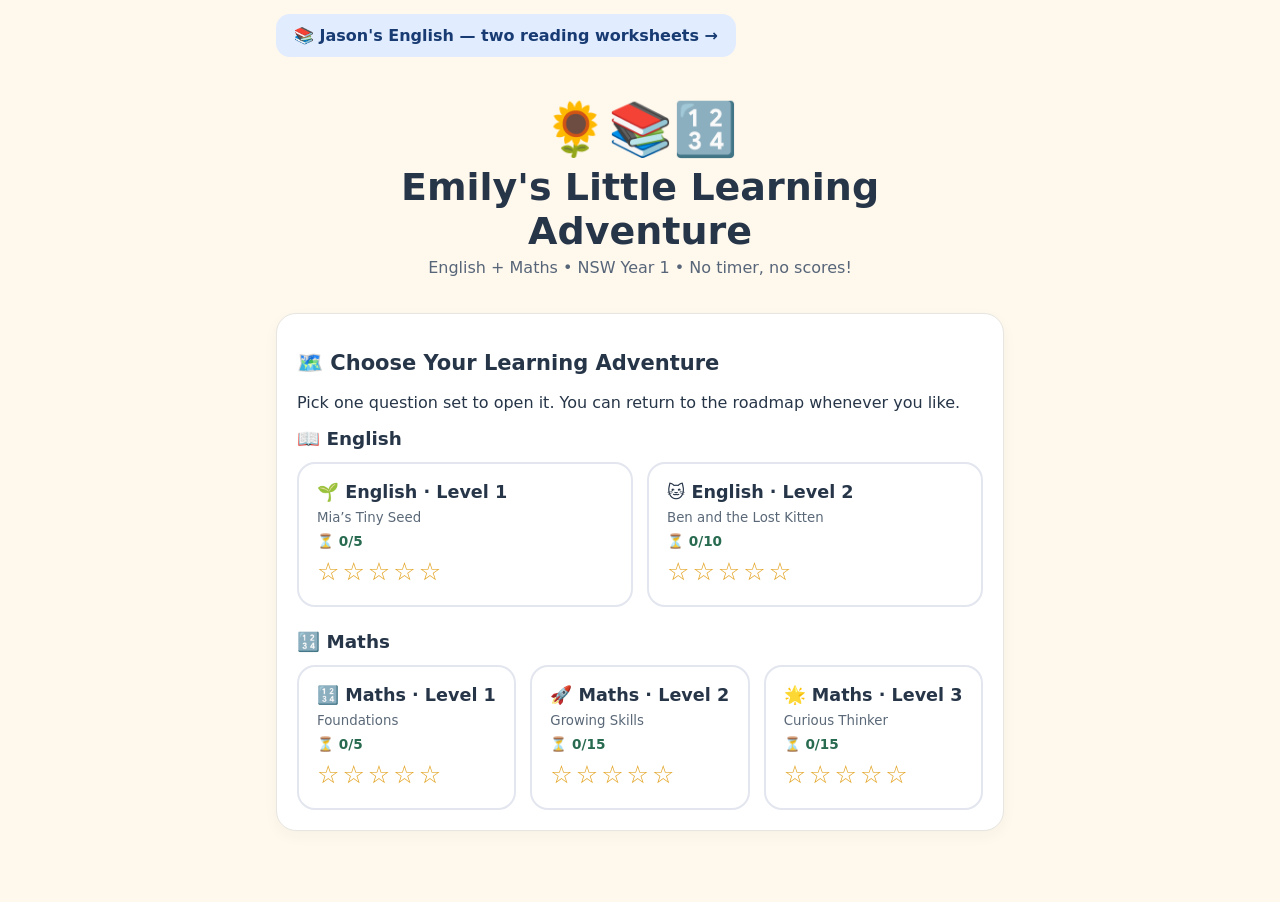
==== index.html @ e4b8e948 "Add cloud adventure controls to Emily page" ====
<!doctype html>
<html lang="en"><head><meta charset="utf-8"><meta name="viewport" content="width=device-width,initial-scale=1">
<title>Emily's Little Learning Adventure</title>
<style>
:root{font-family:system-ui,-apple-system,Segoe UI,sans-serif;color:#263548;background:#fff8ed}
*{box-sizing:border-box}body{margin:0}.wrap{max-width:760px;margin:auto;padding:22px 16px 55px}
header{text-align:center;padding:20px 8px}h1{font-size:clamp(26px,6vw,38px);margin:5px}h2{font-size:21px}
.subtitle{color:#576579}.tabs{display:flex;gap:10px;margin:20px 0}
button{font:inherit;cursor:pointer;border-radius:13px;padding:12px 18px;border:2px solid #d8dfe9;background:white;color:#263548}
button:focus-visible,input:focus-visible,textarea:focus-visible{outline:3px solid #ec9c37;outline-offset:2px}
.tab{flex:1;font-weight:750}.tab.active{background:#d9f3e4;border-color:#39976e}
.panel{background:white;border:1px solid #e6e5e0;border-radius:20px;padding:20px;margin:16px 0;box-shadow:0 5px 15px #3e35280a}
.story{background:#eff8ed;line-height:1.8;font-size:18px}.story .plant{text-align:center;font-size:60px}
.q{margin:16px 0;padding:18px;border:1px solid #e0e6e8;border-radius:17px;background:white}
.q strong{font-size:18px}.choices{display:grid;gap:9px;margin:14px 0}
.choice{display:flex;align-items:center;gap:12px;padding:12px;border:2px solid #e1e7ee;border-radius:12px;cursor:pointer}
.choice:has(input:checked){border-color:#39976e;background:#edf9f1}
.choice input{width:20px;height:20px;accent-color:#21865d}.actions{display:flex;gap:10px;flex-wrap:wrap;align-items:center}
.check{background:#228d64;color:white;border-color:#228d64;font-weight:700}.check:disabled{opacity:.5;cursor:not-allowed}
.hint,.feedback{padding:12px;margin-top:12px;border-radius:12px;background:#fff5d8}
.feedback{background:#e8f6ec}.feedback.retry{background:#fff0df}
textarea{width:100%;min-height:82px;border-radius:12px;border:2px solid #d8dfe9;padding:12px;font:inherit;font-size:17px}
.roadmap{display:flex;gap:12px;flex-wrap:wrap;margin:14px 0}.level{flex:1;min-width:180px;text-align:left;border:2px solid #d8dfe9;background:#fff;padding:16px}.level.active{background:#e9f6ec;border-color:#39976e}.level small{display:block;color:#596b78;margin-top:5px}.progress{height:10px;border-radius:12px;background:#e9ecef;overflow:hidden}.fill{height:100%;background:#54ae7e;transition:width .2s}
.end{text-align:center;font-size:21px;background:#e8f6ec;padding:22px;border-radius:16px}
footer{text-align:center;color:#667085;font-size:13px;margin-top:28px}
@media print{body{background:white}.tabs,.actions,footer{display:none}.panel,.q{box-shadow:none;break-inside:avoid}}
.hub-grid{display:grid;grid-template-columns:repeat(auto-fit,minmax(210px,1fr));gap:14px}.hub-card{text-align:left;min-height:145px;background:#fff;border:2px solid #e3e6ef;border-radius:18px;padding:18px;display:flex;flex-direction:column;gap:8px}.hub-card:hover,.hub-card:focus-visible{border-color:#39976e;background:#f1fbf5}.hub-card strong{font-size:1.1em}.hub-card small{color:#5a6878}.hub-card .hub-progress{margin-top:auto;font-size:.85em;font-weight:700;color:#286b50}.hub-back{margin:10px 0 18px;background:#e2ecff;border-color:#c5d8f5}@media print{#hub,#hub-back{display:none!important}} .hub-stars{display:block;color:#e3a424;font-size:25px;letter-spacing:3px;line-height:1.2} .hub-group-title{margin:12px 0 0;font-size:1.15em}.hub-group-title:not(:first-child){margin-top:24px}#hub-grid{display:block}#hub-grid>.hub-grid{margin-top:12px} </style><style>.cloud-controls{background:#fff;border:1px solid #dce6f2;border-radius:14px;padding:16px;margin:12px 0 20px}.cloud-buttons{display:flex;gap:10px;flex-wrap:wrap;margin-top:10px}.cloud-buttons button{background:#e9f3ff;color:#173b72;border:1px solid #bbd4f3;border-radius:12px;padding:11px 14px;cursor:pointer}.cloud-message{font-size:.9em;color:#425b72;margin:9px 0 0}</style></head>
<body data-learner="emily"><div style="max-width:760px;margin:14px auto 0;padding:0 16px"><a href="./jason.html" style="display:inline-block;padding:12px 18px;border-radius:14px;background:#e2ecff;color:#173b72;font-weight:700;text-decoration:none">📚 Jason's English — two reading worksheets →</a></div><main class="wrap"><header><div style="font-size:52px">🌻📚🔢</div><h1>Emily's Little Learning Adventure</h1><div class="subtitle">English + Maths • NSW Year 1 • No timer, no scores!</div></header>
<section id="hub" class="panel"><h2>🗺️ Choose Your Learning Adventure</h2><p>Pick one question set to open it. You can return to the roadmap whenever you like.</p><div class="hub-grid" id="hub-grid"></div></section><button type="button" id="hub-back" class="hub-back" hidden>← Back to roadmap</button><div id="worksheet-view" hidden><nav class="tabs"><button class="tab active" data-tab="english">📖 English</button><button class="tab" data-tab="maths">🔢 Maths</button></nav>
<section id="english-roadmap" class="panel" hidden><h2>🗺️ Emily’s English Roadmap</h2><div class="roadmap"><button type="button" class="level" data-english-level="1"><strong>🌱 Level 1 · Tiny Seed</strong><small>Original story · 5 activities</small><span id="english1progress"></span></button><button type="button" class="level" data-english-level="2"><strong>🐱 Level 2 · Reading Explorer</strong><small>New story · 10 activities</small><span id="english2progress"></span></button></div></section><section id="intro"></section><section id="roadmap" class="panel" hidden><h2>🗺️ Emily's Maths Roadmap</h2><p>Choose your adventure. You can revisit either level at any time.</p><div class="roadmap"><button type="button" class="level" data-level="1"><strong>🌱 Level 1 · Foundations</strong><small>Original 5 questions · Counting, simple addition and subtraction</small><span id="level1progress"></span></button><button type="button" class="level" data-level="2"><strong>🚀 Level 2 · Growing Skills</strong><small>15 gentle challenges · Numbers to 50, patterns, simple word problems and money</small><span id="level2progress"></span></button><button type="button" class="level" data-level="3"><strong>🌟 Level 3 · Curious Thinker</strong><small>15 new questions · Shapes, doubles, coins, time and reasoning</small><span id="level3progress"></span></button></div></section><div class="panel"><div id="progresslabel"></div><div class="progress"><div class="fill" id="progressbar"></div></div></div>
<p id="savestatus" role="status" aria-live="polite"></p>
<div id="questions"></div><div id="finish"></div>
<footer>Take your time. Ask for help whenever you like. Your answers stay on this device.</footer></div></main>
<script src="persistence.js"></script>
<script>
const data={
english:[
{id:'e1',q:'What did Mia plant?',choices:['A flower','A tiny seed','A big tree'],correct:1,hint:'Look at the first sentence.',why:'Mia planted a tiny seed in a pot.'},
{id:'e2',q:'What did Mia give the seed?',choices:['Water','Ice cream','Sand'],correct:0,hint:'What do growing plants need?',why:'She gave it water.'},
{id:'e3',q:'What appeared after a few days?',choices:['A little green shoot','A red apple','A butterfly'],correct:0,hint:'Read the end of the story again.',why:'A little green shoot popped up.'},
{id:'e4',q:'Which sentence is written correctly?',choices:['the plant is green.','The plant is green.','The plant is green'],correct:1,hint:'Look for a capital letter and a full stop.',why:'Sentences begin with a capital letter and end with punctuation.'},
{id:'e5',q:'Write one sentence about a plant you would like to grow.',writing:true,hint:'You could start with: I would grow...'}],
english2:[{"id":"e2-1","q":"Why did Ben take an umbrella?","choices":["He expected rain","He wanted shade","He was going swimming"],"correct":0,"hint":"Look at the sky.","why":"The sky was grey."},{"id":"e2-2","q":"What sound did Ben hear?","choices":["A bark","A tiny meow","A bell"],"correct":1,"hint":"Look near the bench.","why":"He heard a tiny meow."},{"id":"e2-3","q":"Where was the kitten?","choices":["Behind a bench","In a shop","Under a car"],"correct":0,"hint":"Look at the second paragraph.","why":"It was behind the bench."},{"id":"e2-4","q":"How did the kitten look?","choices":["Cold and wet","Happy and dry","Very angry"],"correct":0,"hint":"Find the description of its fur.","why":"The kitten was wet and cold."},{"id":"e2-5","q":"What did Ben do to help?","choices":["Picked it up","Asked an adult","Ran away"],"correct":1,"hint":"Think about staying safe.","why":"Ben asked an adult for help."},{"id":"e2-6","q":"Why did the adult call a number?","choices":["To order food","To find the owner","To call a taxi"],"correct":1,"hint":"Look at the collar.","why":"The number was on the kitten's collar."},{"id":"e2-7","q":"Which word means nearly the same as tiny?","choices":["Small","Loud","Quick"],"correct":0,"hint":"Think about size.","why":"Tiny means very small."},{"id":"e2-8","q":"Which sentence is correct?","choices":["ben helped the kitten.","Ben helped the kitten.","Ben helped the kitten"],"correct":1,"hint":"Look for a capital letter and a full stop.","why":"The second sentence has both."},{"id":"e2-9","q":"Which word best describes Ben?","choices":["Kind","Careless","Mean"],"correct":0,"hint":"Think about how he helped.","why":"Ben was kind and careful."},{"id":"e2-10","q":"Write two sentences about how to help an animal safely.","writing":true,"hint":"Start with: I would ask an adult..."}],
maths:[
{id:'m1',q:'6 + 3 = ?',choices:['8','9','10'],correct:1,hint:'Start at 6 and count three more.',why:'6 + 3 = 9.'},
{id:'m2',q:'12 − 2 = ?',choices:['9','10','11'],correct:1,hint:'Count backwards twice from 12.',why:'12 − 2 = 10.'},
{id:'m3',q:'What comes next? 2, 4, 6, 8, ...',choices:['9','10','12'],correct:1,hint:'Each number grows by 2.',why:'8 + 2 = 10.'},
{id:'m4',q:'Which number is bigger?',choices:['14','17','They are equal'],correct:1,hint:'Which number comes later when counting?',why:'17 is bigger than 14.'},
{id:'m5',q:'A pencil costs 5 cents. A sticker costs 3 cents. How much altogether?',choices:['7 cents','8 cents','9 cents'],correct:1,hint:'Add 5 and 3.',why:'5 + 3 = 8 cents.'},
{"id":"m6","q":"9 + 5 = ?","choices":["13","14","15"],"correct":1,"hint":"Start at 9 and count five more.","why":"9 + 5 = 14."},
{"id":"m7","q":"16 − 7 = ?","choices":["8","9","10"],"correct":1,"hint":"Count back seven from 16.","why":"16 − 7 = 9."},
{"id":"m8","q":"What number is 10 more than 23?","choices":["24","33","43"],"correct":1,"hint":"Add one ten.","why":"23 + 10 = 33."},
{"id":"m9","q":"What comes next? 3, 6, 9, 12, ...","choices":["13","15","18"],"correct":1,"hint":"Add 3 each time.","why":"12 + 3 = 15."},
{"id":"m10","q":"Lily has 10 stickers. She gives 3 away, then gets 2 more. How many now?","choices":["7","9","12"],"correct":1,"hint":"First 10 − 3, then add 2.","why":"10 − 3 + 2 = 9."},
{"id":"m11","q":"There are 3 bags with 2 marbles in each. How many marbles altogether?","choices":["5","6","8"],"correct":1,"hint":"Count 2 + 2 + 2.","why":"Three groups of 2 make 6."},
{"id":"m12","q":"Which number has 3 tens and 5 ones?","choices":["53","35","305"],"correct":1,"hint":"Three tens are 30.","why":"30 + 5 = 35."},
{"id":"m13","q":"A game starts at 2:00 and lasts 30 minutes. When does it end?","choices":["2:15","2:30","3:00"],"correct":1,"hint":"Half an hour is 30 minutes.","why":"2:00 plus 30 minutes is 2:30."},
{"id":"m14","q":"You have 50 cents and spend 20 cents. How much is left?","choices":["20 cents","30 cents","40 cents"],"correct":1,"hint":"Take away two tens from five tens.","why":"50 − 20 = 30 cents."},
{"id":"m15","q":"A square has four sides of 3 cm each. What is the distance all around?","choices":["7 cm","12 cm","9 cm"],"correct":1,"hint":"Add 3 four times.","why":"3 + 3 + 3 + 3 = 12 cm."},
{"id":"m16","q":"Which number is even and greater than 20 but less than 25?","choices":["21","22","25"],"correct":1,"hint":"Even numbers can be split into pairs.","why":"22 is even and lies between 20 and 25."},
{"id":"m17","q":"Sam reads 5 pages on Monday and 8 on Tuesday. How many altogether?","choices":["12","13","14"],"correct":1,"hint":"Add 5 and 8.","why":"5 + 8 = 13."},
{"id":"m18","q":"What is the missing number? 7 + □ = 15","choices":["6","8","9"],"correct":1,"hint":"Think 15 − 7.","why":"The missing number is 8."},
{"id":"m19","q":"Two children share 10 grapes equally. How many each?","choices":["4","5","6"],"correct":1,"hint":"Make two equal groups.","why":"10 shared equally between 2 is 5."},
{"id":"m20","q":"A bus has 12 people. 4 get off and 3 get on. How many now?","choices":["9","11","15"],"correct":1,"hint":"First subtract 4, then add 3.","why":"12 − 4 + 3 = 11."},
{"id":"m21","q":"7 + 8 = ?","choices":["14","15","16"],"correct":1,"hint":"Make ten first.","why":"7 + 8 = 15."},
{"id":"m22","q":"24 − 6 = ?","choices":["18","19","20"],"correct":0,"hint":"Take away 4, then 2.","why":"24 − 6 = 18."},
{"id":"m23","q":"4, 8, 12, 16, ... What comes next?","choices":["18","20","24"],"correct":1,"hint":"Count in fours.","why":"16 + 4 = 20."},
{"id":"m24","q":"What number is halfway between 20 and 30?","choices":["24","25","26"],"correct":1,"hint":"Find the middle.","why":"25 is the middle."},
{"id":"m25","q":"18 − 9 = ?","choices":["7","9","11"],"correct":1,"hint":"Think of 9 + 9.","why":"18 − 9 = 9."},
{"id":"m26","q":"Which shape has three sides?","choices":["Square","Triangle","Rectangle"],"correct":1,"hint":"Count the sides.","why":"A triangle has three sides."},
{"id":"m27","q":"Two 20-cent coins and one 10-cent coin make how much?","choices":["40 cents","50 cents","60 cents"],"correct":1,"hint":"Add the coin values.","why":"20 + 20 + 10 = 50 cents."},
{"id":"m28","q":"What is double 6?","choices":["10","12","14"],"correct":1,"hint":"Add 6 to 6.","why":"6 + 6 = 12."},
{"id":"m29","q":"It is 3:30. What time is it 30 minutes later?","choices":["3:45","4:00","4:30"],"correct":1,"hint":"Add half an hour.","why":"The time is 4:00."},
{"id":"m30","q":"Mia has 13 beads. She gives 4 away and finds 3. How many now?","choices":["10","12","16"],"correct":1,"hint":"Subtract, then add.","why":"13 − 4 + 3 = 12."},
{"id":"m31","q":"Which number is odd?","choices":["18","21","24"],"correct":1,"hint":"Odd numbers cannot be split into equal pairs.","why":"21 is odd."},
{"id":"m32","q":"A 15 cm ribbon is cut by 5 cm. How long is left?","choices":["5 cm","10 cm","20 cm"],"correct":1,"hint":"Subtract 5.","why":"15 − 5 = 10 cm."},
{"id":"m33","q":"Four plates have 2 biscuits each. How many biscuits?","choices":["6","8","10"],"correct":1,"hint":"Add 2 four times.","why":"2 + 2 + 2 + 2 = 8."},
{"id":"m34","q":"There are 12 pencils. Put 5 in a box and 4 in a bag. How many are left?","choices":["2","3","4"],"correct":1,"hint":"Subtract 5 and 4.","why":"12 − 5 − 4 = 3."},
{"id":"m35","q":"I am between 30 and 40, and end in 7. What number am I?","choices":["27","37","47"],"correct":1,"hint":"Find a number in the thirties.","why":"37."}]
};
const persistence=AdventurePersistence.createPersistence(()=>window.localStorage,Object.values(data).flat());
const restored=persistence.load();
let tab=restored.tab;
let mathsLevel=Number(sessionStorage.getItem("emily-maths-level")||1);
let englishLevel=Number(sessionStorage.getItem("emily-english-level")||1);
let hubOpen=false;
const state=restored.answers;
function showSaveStatus(result){
const el=document.getElementById('savestatus');
el.textContent=result.ok?'Progress saved on this device.':result.reason==='invalid'?'Saved progress could not be read. Your next answer will start a new save.':'Progress is only kept while this page is open. This browser could not save it.';
}
function save(){showSaveStatus(persistence.save(state,tab))}
showSaveStatus(restored);
function esc(s){return String(s).replace(/[&<>"']/g,c=>({'&':'&amp;','<':'&lt;','>':'&gt;','"':'&quot;',"'":'&#39;'}[c]))}
function openSet(subject,level){tab=subject;if(subject==='maths')mathsLevel=level;else englishLevel=level;hubOpen=true;save();render();window.scrollTo({top:0,behavior:'smooth'})}
function renderHub(){const sets=[['english',1,'🌱 English · Level 1','Mia’s Tiny Seed',data.english],['english',2,'🐱 English · Level 2','Ben and the Lost Kitten',data.english2],['maths',1,'🔢 Maths · Level 1','Foundations',data.maths.slice(0,5)],['maths',2,'🚀 Maths · Level 2','Growing Skills',data.maths.slice(5,20)],['maths',3,'🌟 Maths · Level 3','Curious Thinker',data.maths.slice(20)]];const grid=document.getElementById('hub-grid');grid.innerHTML='';for(const subjectGroup of ['english','maths']){const heading=document.createElement('h3');heading.className='hub-group-title';heading.textContent=subjectGroup==='english'?'📖 English':'🔢 Maths';grid.append(heading);const group=document.createElement('div');group.className='hub-grid';grid.append(group);for(const [subject,level,title,description,qs] of sets.filter(item=>item[0]===subjectGroup)){const b=document.createElement('button');b.type='button';b.className='hub-card';const done=qs.filter(q=>state[q.id]?.checked).length;const marked=qs.filter(q=>state[q.id]?.checked&&!q.writing);const correct=marked.filter(q=>Number(state[q.id]?.value)===q.correct).length;const complete=done===qs.length;const rate=marked.length?Math.round(100*correct/marked.length):null;const stars=rate===null?'☆☆☆☆☆':'★'.repeat(Math.max(0,Math.min(5,Math.round(rate/20))))+'☆'.repeat(5-Math.max(0,Math.min(5,Math.round(rate/20))));b.innerHTML='<strong>'+title+'</strong><small>'+description+'</small><span class="hub-progress">'+(complete?'✅ Done':'⏳ '+done+'/'+qs.length)+'</span><span class="hub-stars" aria-label="'+(rate===null?'No answers marked yet':rate+' percent correct')+'" title="'+(rate===null?'No answers marked yet':rate+'% correct')+'">'+stars+'</span>';b.addEventListener('click',()=>openSet(subject,level));group.append(b)}}}
function render(){renderHub();document.getElementById('hub').hidden=hubOpen;document.getElementById('worksheet-view').hidden=!hubOpen;document.getElementById('hub-back').hidden=!hubOpen;if(!hubOpen)return;
document.querySelectorAll('.tab').forEach(b=>{b.classList.toggle('active',b.dataset.tab===tab);b.setAttribute('aria-pressed',b.dataset.tab===tab)});
document.getElementById('intro').innerHTML=tab==='english'?(englishLevel===1?'<div class="panel story"><div class="plant" aria-hidden="true">🌱☀️</div><h2>🌿 Mia’s Tiny Seed</h2><p>Mia planted a tiny seed in a pot. She gave it water and put it by the window. Every morning, Mia looked at the soil. After a few days, a little green shoot popped up. Mia smiled.</p></div>':'<div class="panel story"><div class="plant">🐱☔</div><h2>Ben and the Lost Kitten</h2><p>Ben looked at the grey sky and took his umbrella before walking to the park with his dad. Near a bench, he heard a tiny meow. A small kitten was hiding behind the bench. Its fur was wet, and it looked cold.</p><p>Ben wanted to help, but he knew he should not pick up an animal he did not know. He asked a nearby adult for help. The adult called the number on the kitten’s collar. Soon, the kitten’s owner arrived with a warm towel. Ben smiled as the kitten went home safely.</p></div>'):'<div class="panel story"><h2>✨ Maths Adventure: Keep Growing!</h2><p>Start with the warm-up questions, then try the bigger challenges! Draw pictures or use scrap paper if it helps.</p></div>';
const er=document.getElementById('english-roadmap');er.hidden=tab!=='english';if(tab==='english'){for(const level of [1,2]){const subset=level===1?data.english:data.english2;document.getElementById('english'+level+'progress').textContent=' · '+subset.filter(q=>state[q.id]?.checked).length+'/'+subset.length+' completed';document.querySelector('[data-english-level="'+level+'"]').classList.toggle('active',englishLevel===level);}}const roadmap=document.getElementById('roadmap');roadmap.hidden=tab!=='maths';if(tab==='maths'){for(const level of [1,2,3]){const subset=level===1?data.maths.slice(0,5):level===2?data.maths.slice(5,20):data.maths.slice(20);const completed=subset.filter(q=>state[q.id]?.checked).length;document.getElementById('level'+level+'progress').textContent=' · '+completed+'/'+subset.length+' completed';document.querySelector('[data-level="'+level+'"]').classList.toggle('active',mathsLevel===level);}}const qs=tab==='maths'?(mathsLevel===1?data.maths.slice(0,5):mathsLevel===2?data.maths.slice(5,20):data.maths.slice(20)):(englishLevel===1?data.english:data.english2);let done=qs.filter(q=>state[q.id]?.checked).length;
document.getElementById('progresslabel').textContent=`Level ${tab==='maths'?mathsLevel:englishLevel} · ${done} of ${qs.length} activities checked`;
document.getElementById('progressbar').style.width=(100*done/qs.length)+'%';
document.getElementById('questions').innerHTML=qs.map((q,i)=>{
const s=state[q.id]||{}, checked=!!s.checked;
let entry=q.writing?`<textarea id="txt-${q.id}" placeholder="Write your sentence here..." ${checked?'disabled':''}>${esc(s.value??'')}</textarea>`:`<div class="choices">${q.choices.map((c,j)=>`<label class="choice"><input type="radio" name="${q.id}" value="${j}" ${String(s.value)===String(j)?'checked':''} ${checked?'disabled':''}><span>${esc(c)}</span></label>`).join('')}</div>`;
let fb=checked?`<div class="feedback ${!q.writing&&Number(s.value)!==q.correct?'retry':''}" role="status">${q.writing?'🌟 Lovely writing! Read it aloud and check your capital letter and full stop.':Number(s.value)===q.correct?'🎉 You got it! '+esc(q.why):'💛 Good try! '+esc(q.why)}</div>`:'';
return `<article class="q"><strong>${i+1}. ${esc(q.q)}</strong>${entry}<div class="actions">${!checked?`<button type="button" class="hintbtn" data-id="${q.id}">💡 Hint</button><button type="button" class="check" data-id="${q.id}" ${s.value===undefined||String(s.value).trim()===''?'disabled':''}>Check my answer</button>`:''}</div><div class="hint" id="hint-${q.id}" ${s.hint?'':'hidden'}>${esc(q.hint)}</div>${fb}</article>`}).join('');
document.getElementById('finish').innerHTML=done===qs.length?`<div class="end">🎉 Hooray, Emily!<p>You finished ${tab==='english'?'English':'Maths'}! Great effort!</p><button id="next">Try ${tab==='english'?'Maths':'English'} ➜</button></div>`:'';
document.querySelectorAll('.choices input').forEach(el=>el.addEventListener('change',()=>{state[el.name]={...state[el.name],value:Number(el.value)};save();render()}));
document.querySelectorAll('textarea').forEach(el=>el.addEventListener('input',()=>{let id=el.id.slice(4);state[id]={...state[id],value:el.value};save();let b=el.closest('.q').querySelector('.check');if(b)b.disabled=!el.value.trim()}));
document.querySelectorAll('.hintbtn').forEach(el=>el.addEventListener('click',()=>{let id=el.dataset.id;state[id]={...state[id],hint:!state[id]?.hint};save();let h=document.getElementById('hint-'+id);h.hidden=!state[id].hint}));
document.querySelectorAll('.check').forEach(el=>el.addEventListener('click',()=>{let id=el.dataset.id;if(state[id]?.value===undefined||String(state[id].value).trim()==='')return;state[id].checked=true;save();render()}));
const next=document.getElementById('next');if(next)next.addEventListener('click',()=>{tab=tab==='english'?'maths':'english';save();render();window.scrollTo({top:0,behavior:'smooth'})});
}
document.getElementById('hub-back').addEventListener('click',()=>{hubOpen=false;render();window.scrollTo({top:0,behavior:'smooth'})});document.querySelectorAll('[data-english-level]').forEach(b=>b.addEventListener('click',()=>{englishLevel=Number(b.dataset.englishLevel);try{sessionStorage.setItem('emily-english-level',String(englishLevel))}catch(e){}render()}));document.querySelectorAll('.level').forEach(b=>b.addEventListener('click',()=>{mathsLevel=Number(b.dataset.level);try{sessionStorage.setItem('emily-maths-level',String(mathsLevel))}catch(e){}render()}));document.querySelectorAll('.tab').forEach(b=>b.addEventListener('click',()=>{tab=b.dataset.tab;save();render()}));render();
</script><script src="./cloud-config.js"></script><script src="./cloud-sync.js"></script></body></html>
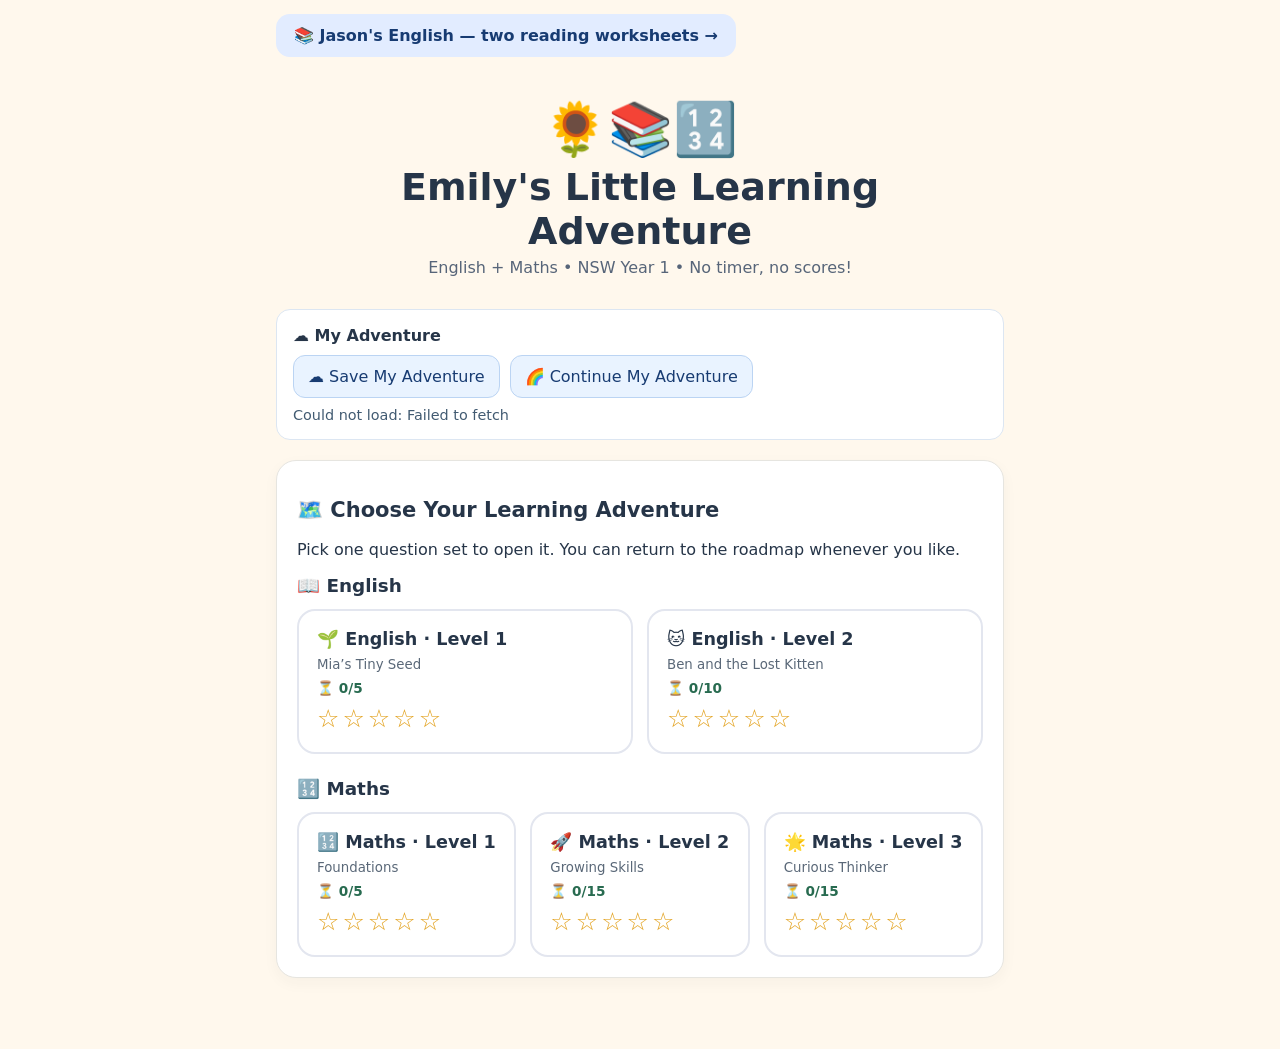
==== commit 80bde75f: "Refresh cloud sync script on Emily page to avoid stale browser cache" ====
--- a/index.html
+++ b/index.html
@@ -113,4 +113,4 @@
 const next=document.getElementById('next');if(next)next.addEventListener('click',()=>{tab=tab==='english'?'maths':'english';save();render();window.scrollTo({top:0,behavior:'smooth'})});
 }
 document.getElementById('hub-back').addEventListener('click',()=>{hubOpen=false;render();window.scrollTo({top:0,behavior:'smooth'})});document.querySelectorAll('[data-english-level]').forEach(b=>b.addEventListener('click',()=>{englishLevel=Number(b.dataset.englishLevel);try{sessionStorage.setItem('emily-english-level',String(englishLevel))}catch(e){}render()}));document.querySelectorAll('.level').forEach(b=>b.addEventListener('click',()=>{mathsLevel=Number(b.dataset.level);try{sessionStorage.setItem('emily-maths-level',String(mathsLevel))}catch(e){}render()}));document.querySelectorAll('.tab').forEach(b=>b.addEventListener('click',()=>{tab=b.dataset.tab;save();render()}));render();
-</script><script src="./cloud-config.js"></script><script src="./cloud-sync.js"></script></body></html>
+</script><script src="./cloud-config.js"></script><script src="./cloud-sync.js?v=3"></script></body></html>
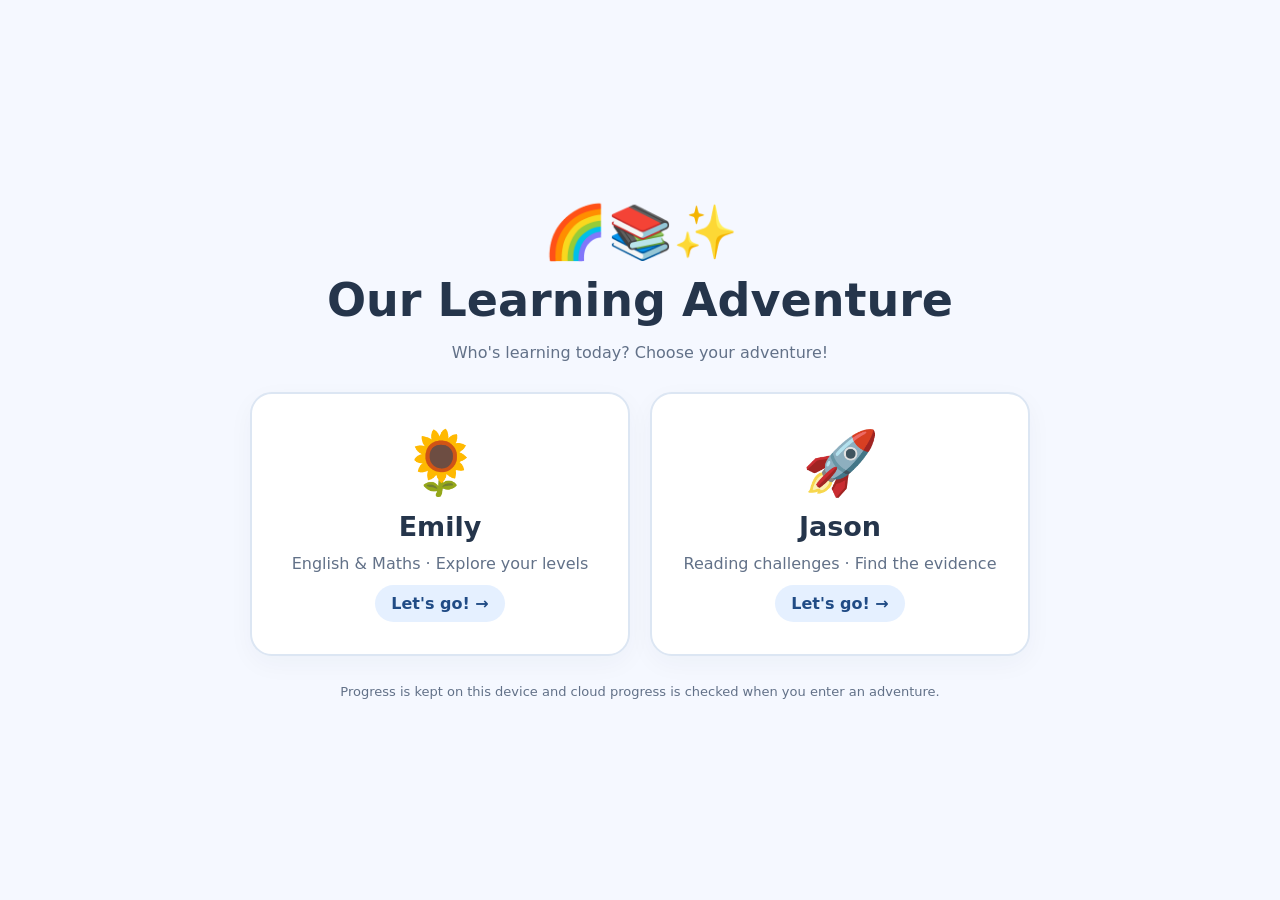
==== commit fea040b5: "Create family landing page to choose Emily or Jason" ====
--- a/index.html
+++ b/index.html
@@ -1,116 +1 @@
-<!doctype html>
-<html lang="en"><head><meta charset="utf-8"><meta name="viewport" content="width=device-width,initial-scale=1">
-<title>Emily's Little Learning Adventure</title>
-<style>
-:root{font-family:system-ui,-apple-system,Segoe UI,sans-serif;color:#263548;background:#fff8ed}
-*{box-sizing:border-box}body{margin:0}.wrap{max-width:760px;margin:auto;padding:22px 16px 55px}
-header{text-align:center;padding:20px 8px}h1{font-size:clamp(26px,6vw,38px);margin:5px}h2{font-size:21px}
-.subtitle{color:#576579}.tabs{display:flex;gap:10px;margin:20px 0}
-button{font:inherit;cursor:pointer;border-radius:13px;padding:12px 18px;border:2px solid #d8dfe9;background:white;color:#263548}
-button:focus-visible,input:focus-visible,textarea:focus-visible{outline:3px solid #ec9c37;outline-offset:2px}
-.tab{flex:1;font-weight:750}.tab.active{background:#d9f3e4;border-color:#39976e}
-.panel{background:white;border:1px solid #e6e5e0;border-radius:20px;padding:20px;margin:16px 0;box-shadow:0 5px 15px #3e35280a}
-.story{background:#eff8ed;line-height:1.8;font-size:18px}.story .plant{text-align:center;font-size:60px}
-.q{margin:16px 0;padding:18px;border:1px solid #e0e6e8;border-radius:17px;background:white}
-.q strong{font-size:18px}.choices{display:grid;gap:9px;margin:14px 0}
-.choice{display:flex;align-items:center;gap:12px;padding:12px;border:2px solid #e1e7ee;border-radius:12px;cursor:pointer}
-.choice:has(input:checked){border-color:#39976e;background:#edf9f1}
-.choice input{width:20px;height:20px;accent-color:#21865d}.actions{display:flex;gap:10px;flex-wrap:wrap;align-items:center}
-.check{background:#228d64;color:white;border-color:#228d64;font-weight:700}.check:disabled{opacity:.5;cursor:not-allowed}
-.hint,.feedback{padding:12px;margin-top:12px;border-radius:12px;background:#fff5d8}
-.feedback{background:#e8f6ec}.feedback.retry{background:#fff0df}
-textarea{width:100%;min-height:82px;border-radius:12px;border:2px solid #d8dfe9;padding:12px;font:inherit;font-size:17px}
-.roadmap{display:flex;gap:12px;flex-wrap:wrap;margin:14px 0}.level{flex:1;min-width:180px;text-align:left;border:2px solid #d8dfe9;background:#fff;padding:16px}.level.active{background:#e9f6ec;border-color:#39976e}.level small{display:block;color:#596b78;margin-top:5px}.progress{height:10px;border-radius:12px;background:#e9ecef;overflow:hidden}.fill{height:100%;background:#54ae7e;transition:width .2s}
-.end{text-align:center;font-size:21px;background:#e8f6ec;padding:22px;border-radius:16px}
-footer{text-align:center;color:#667085;font-size:13px;margin-top:28px}
-@media print{body{background:white}.tabs,.actions,footer{display:none}.panel,.q{box-shadow:none;break-inside:avoid}}
-.hub-grid{display:grid;grid-template-columns:repeat(auto-fit,minmax(210px,1fr));gap:14px}.hub-card{text-align:left;min-height:145px;background:#fff;border:2px solid #e3e6ef;border-radius:18px;padding:18px;display:flex;flex-direction:column;gap:8px}.hub-card:hover,.hub-card:focus-visible{border-color:#39976e;background:#f1fbf5}.hub-card strong{font-size:1.1em}.hub-card small{color:#5a6878}.hub-card .hub-progress{margin-top:auto;font-size:.85em;font-weight:700;color:#286b50}.hub-back{margin:10px 0 18px;background:#e2ecff;border-color:#c5d8f5}@media print{#hub,#hub-back{display:none!important}} .hub-stars{display:block;color:#e3a424;font-size:25px;letter-spacing:3px;line-height:1.2} .hub-group-title{margin:12px 0 0;font-size:1.15em}.hub-group-title:not(:first-child){margin-top:24px}#hub-grid{display:block}#hub-grid>.hub-grid{margin-top:12px} </style><style>.cloud-controls{background:#fff;border:1px solid #dce6f2;border-radius:14px;padding:16px;margin:12px 0 20px}.cloud-buttons{display:flex;gap:10px;flex-wrap:wrap;margin-top:10px}.cloud-buttons button{background:#e9f3ff;color:#173b72;border:1px solid #bbd4f3;border-radius:12px;padding:11px 14px;cursor:pointer}.cloud-message{font-size:.9em;color:#425b72;margin:9px 0 0}</style></head>
-<body data-learner="emily"><div style="max-width:760px;margin:14px auto 0;padding:0 16px"><a href="./jason.html" style="display:inline-block;padding:12px 18px;border-radius:14px;background:#e2ecff;color:#173b72;font-weight:700;text-decoration:none">📚 Jason's English — two reading worksheets →</a></div><main class="wrap"><header><div style="font-size:52px">🌻📚🔢</div><h1>Emily's Little Learning Adventure</h1><div class="subtitle">English + Maths • NSW Year 1 • No timer, no scores!</div></header>
-<section id="hub" class="panel"><h2>🗺️ Choose Your Learning Adventure</h2><p>Pick one question set to open it. You can return to the roadmap whenever you like.</p><div class="hub-grid" id="hub-grid"></div></section><button type="button" id="hub-back" class="hub-back" hidden>← Back to roadmap</button><div id="worksheet-view" hidden><nav class="tabs"><button class="tab active" data-tab="english">📖 English</button><button class="tab" data-tab="maths">🔢 Maths</button></nav>
-<section id="english-roadmap" class="panel" hidden><h2>🗺️ Emily’s English Roadmap</h2><div class="roadmap"><button type="button" class="level" data-english-level="1"><strong>🌱 Level 1 · Tiny Seed</strong><small>Original story · 5 activities</small><span id="english1progress"></span></button><button type="button" class="level" data-english-level="2"><strong>🐱 Level 2 · Reading Explorer</strong><small>New story · 10 activities</small><span id="english2progress"></span></button></div></section><section id="intro"></section><section id="roadmap" class="panel" hidden><h2>🗺️ Emily's Maths Roadmap</h2><p>Choose your adventure. You can revisit either level at any time.</p><div class="roadmap"><button type="button" class="level" data-level="1"><strong>🌱 Level 1 · Foundations</strong><small>Original 5 questions · Counting, simple addition and subtraction</small><span id="level1progress"></span></button><button type="button" class="level" data-level="2"><strong>🚀 Level 2 · Growing Skills</strong><small>15 gentle challenges · Numbers to 50, patterns, simple word problems and money</small><span id="level2progress"></span></button><button type="button" class="level" data-level="3"><strong>🌟 Level 3 · Curious Thinker</strong><small>15 new questions · Shapes, doubles, coins, time and reasoning</small><span id="level3progress"></span></button></div></section><div class="panel"><div id="progresslabel"></div><div class="progress"><div class="fill" id="progressbar"></div></div></div>
-<p id="savestatus" role="status" aria-live="polite"></p>
-<div id="questions"></div><div id="finish"></div>
-<footer>Take your time. Ask for help whenever you like. Your answers stay on this device.</footer></div></main>
-<script src="persistence.js"></script>
-<script>
-const data={
-english:[
-{id:'e1',q:'What did Mia plant?',choices:['A flower','A tiny seed','A big tree'],correct:1,hint:'Look at the first sentence.',why:'Mia planted a tiny seed in a pot.'},
-{id:'e2',q:'What did Mia give the seed?',choices:['Water','Ice cream','Sand'],correct:0,hint:'What do growing plants need?',why:'She gave it water.'},
-{id:'e3',q:'What appeared after a few days?',choices:['A little green shoot','A red apple','A butterfly'],correct:0,hint:'Read the end of the story again.',why:'A little green shoot popped up.'},
-{id:'e4',q:'Which sentence is written correctly?',choices:['the plant is green.','The plant is green.','The plant is green'],correct:1,hint:'Look for a capital letter and a full stop.',why:'Sentences begin with a capital letter and end with punctuation.'},
-{id:'e5',q:'Write one sentence about a plant you would like to grow.',writing:true,hint:'You could start with: I would grow...'}],
-english2:[{"id":"e2-1","q":"Why did Ben take an umbrella?","choices":["He expected rain","He wanted shade","He was going swimming"],"correct":0,"hint":"Look at the sky.","why":"The sky was grey."},{"id":"e2-2","q":"What sound did Ben hear?","choices":["A bark","A tiny meow","A bell"],"correct":1,"hint":"Look near the bench.","why":"He heard a tiny meow."},{"id":"e2-3","q":"Where was the kitten?","choices":["Behind a bench","In a shop","Under a car"],"correct":0,"hint":"Look at the second paragraph.","why":"It was behind the bench."},{"id":"e2-4","q":"How did the kitten look?","choices":["Cold and wet","Happy and dry","Very angry"],"correct":0,"hint":"Find the description of its fur.","why":"The kitten was wet and cold."},{"id":"e2-5","q":"What did Ben do to help?","choices":["Picked it up","Asked an adult","Ran away"],"correct":1,"hint":"Think about staying safe.","why":"Ben asked an adult for help."},{"id":"e2-6","q":"Why did the adult call a number?","choices":["To order food","To find the owner","To call a taxi"],"correct":1,"hint":"Look at the collar.","why":"The number was on the kitten's collar."},{"id":"e2-7","q":"Which word means nearly the same as tiny?","choices":["Small","Loud","Quick"],"correct":0,"hint":"Think about size.","why":"Tiny means very small."},{"id":"e2-8","q":"Which sentence is correct?","choices":["ben helped the kitten.","Ben helped the kitten.","Ben helped the kitten"],"correct":1,"hint":"Look for a capital letter and a full stop.","why":"The second sentence has both."},{"id":"e2-9","q":"Which word best describes Ben?","choices":["Kind","Careless","Mean"],"correct":0,"hint":"Think about how he helped.","why":"Ben was kind and careful."},{"id":"e2-10","q":"Write two sentences about how to help an animal safely.","writing":true,"hint":"Start with: I would ask an adult..."}],
-maths:[
-{id:'m1',q:'6 + 3 = ?',choices:['8','9','10'],correct:1,hint:'Start at 6 and count three more.',why:'6 + 3 = 9.'},
-{id:'m2',q:'12 − 2 = ?',choices:['9','10','11'],correct:1,hint:'Count backwards twice from 12.',why:'12 − 2 = 10.'},
-{id:'m3',q:'What comes next? 2, 4, 6, 8, ...',choices:['9','10','12'],correct:1,hint:'Each number grows by 2.',why:'8 + 2 = 10.'},
-{id:'m4',q:'Which number is bigger?',choices:['14','17','They are equal'],correct:1,hint:'Which number comes later when counting?',why:'17 is bigger than 14.'},
-{id:'m5',q:'A pencil costs 5 cents. A sticker costs 3 cents. How much altogether?',choices:['7 cents','8 cents','9 cents'],correct:1,hint:'Add 5 and 3.',why:'5 + 3 = 8 cents.'},
-{"id":"m6","q":"9 + 5 = ?","choices":["13","14","15"],"correct":1,"hint":"Start at 9 and count five more.","why":"9 + 5 = 14."},
-{"id":"m7","q":"16 − 7 = ?","choices":["8","9","10"],"correct":1,"hint":"Count back seven from 16.","why":"16 − 7 = 9."},
-{"id":"m8","q":"What number is 10 more than 23?","choices":["24","33","43"],"correct":1,"hint":"Add one ten.","why":"23 + 10 = 33."},
-{"id":"m9","q":"What comes next? 3, 6, 9, 12, ...","choices":["13","15","18"],"correct":1,"hint":"Add 3 each time.","why":"12 + 3 = 15."},
-{"id":"m10","q":"Lily has 10 stickers. She gives 3 away, then gets 2 more. How many now?","choices":["7","9","12"],"correct":1,"hint":"First 10 − 3, then add 2.","why":"10 − 3 + 2 = 9."},
-{"id":"m11","q":"There are 3 bags with 2 marbles in each. How many marbles altogether?","choices":["5","6","8"],"correct":1,"hint":"Count 2 + 2 + 2.","why":"Three groups of 2 make 6."},
-{"id":"m12","q":"Which number has 3 tens and 5 ones?","choices":["53","35","305"],"correct":1,"hint":"Three tens are 30.","why":"30 + 5 = 35."},
-{"id":"m13","q":"A game starts at 2:00 and lasts 30 minutes. When does it end?","choices":["2:15","2:30","3:00"],"correct":1,"hint":"Half an hour is 30 minutes.","why":"2:00 plus 30 minutes is 2:30."},
-{"id":"m14","q":"You have 50 cents and spend 20 cents. How much is left?","choices":["20 cents","30 cents","40 cents"],"correct":1,"hint":"Take away two tens from five tens.","why":"50 − 20 = 30 cents."},
-{"id":"m15","q":"A square has four sides of 3 cm each. What is the distance all around?","choices":["7 cm","12 cm","9 cm"],"correct":1,"hint":"Add 3 four times.","why":"3 + 3 + 3 + 3 = 12 cm."},
-{"id":"m16","q":"Which number is even and greater than 20 but less than 25?","choices":["21","22","25"],"correct":1,"hint":"Even numbers can be split into pairs.","why":"22 is even and lies between 20 and 25."},
-{"id":"m17","q":"Sam reads 5 pages on Monday and 8 on Tuesday. How many altogether?","choices":["12","13","14"],"correct":1,"hint":"Add 5 and 8.","why":"5 + 8 = 13."},
-{"id":"m18","q":"What is the missing number? 7 + □ = 15","choices":["6","8","9"],"correct":1,"hint":"Think 15 − 7.","why":"The missing number is 8."},
-{"id":"m19","q":"Two children share 10 grapes equally. How many each?","choices":["4","5","6"],"correct":1,"hint":"Make two equal groups.","why":"10 shared equally between 2 is 5."},
-{"id":"m20","q":"A bus has 12 people. 4 get off and 3 get on. How many now?","choices":["9","11","15"],"correct":1,"hint":"First subtract 4, then add 3.","why":"12 − 4 + 3 = 11."},
-{"id":"m21","q":"7 + 8 = ?","choices":["14","15","16"],"correct":1,"hint":"Make ten first.","why":"7 + 8 = 15."},
-{"id":"m22","q":"24 − 6 = ?","choices":["18","19","20"],"correct":0,"hint":"Take away 4, then 2.","why":"24 − 6 = 18."},
-{"id":"m23","q":"4, 8, 12, 16, ... What comes next?","choices":["18","20","24"],"correct":1,"hint":"Count in fours.","why":"16 + 4 = 20."},
-{"id":"m24","q":"What number is halfway between 20 and 30?","choices":["24","25","26"],"correct":1,"hint":"Find the middle.","why":"25 is the middle."},
-{"id":"m25","q":"18 − 9 = ?","choices":["7","9","11"],"correct":1,"hint":"Think of 9 + 9.","why":"18 − 9 = 9."},
-{"id":"m26","q":"Which shape has three sides?","choices":["Square","Triangle","Rectangle"],"correct":1,"hint":"Count the sides.","why":"A triangle has three sides."},
-{"id":"m27","q":"Two 20-cent coins and one 10-cent coin make how much?","choices":["40 cents","50 cents","60 cents"],"correct":1,"hint":"Add the coin values.","why":"20 + 20 + 10 = 50 cents."},
-{"id":"m28","q":"What is double 6?","choices":["10","12","14"],"correct":1,"hint":"Add 6 to 6.","why":"6 + 6 = 12."},
-{"id":"m29","q":"It is 3:30. What time is it 30 minutes later?","choices":["3:45","4:00","4:30"],"correct":1,"hint":"Add half an hour.","why":"The time is 4:00."},
-{"id":"m30","q":"Mia has 13 beads. She gives 4 away and finds 3. How many now?","choices":["10","12","16"],"correct":1,"hint":"Subtract, then add.","why":"13 − 4 + 3 = 12."},
-{"id":"m31","q":"Which number is odd?","choices":["18","21","24"],"correct":1,"hint":"Odd numbers cannot be split into equal pairs.","why":"21 is odd."},
-{"id":"m32","q":"A 15 cm ribbon is cut by 5 cm. How long is left?","choices":["5 cm","10 cm","20 cm"],"correct":1,"hint":"Subtract 5.","why":"15 − 5 = 10 cm."},
-{"id":"m33","q":"Four plates have 2 biscuits each. How many biscuits?","choices":["6","8","10"],"correct":1,"hint":"Add 2 four times.","why":"2 + 2 + 2 + 2 = 8."},
-{"id":"m34","q":"There are 12 pencils. Put 5 in a box and 4 in a bag. How many are left?","choices":["2","3","4"],"correct":1,"hint":"Subtract 5 and 4.","why":"12 − 5 − 4 = 3."},
-{"id":"m35","q":"I am between 30 and 40, and end in 7. What number am I?","choices":["27","37","47"],"correct":1,"hint":"Find a number in the thirties.","why":"37."}]
-};
-const persistence=AdventurePersistence.createPersistence(()=>window.localStorage,Object.values(data).flat());
-const restored=persistence.load();
-let tab=restored.tab;
-let mathsLevel=Number(sessionStorage.getItem("emily-maths-level")||1);
-let englishLevel=Number(sessionStorage.getItem("emily-english-level")||1);
-let hubOpen=false;
-const state=restored.answers;
-function showSaveStatus(result){
-const el=document.getElementById('savestatus');
-el.textContent=result.ok?'Progress saved on this device.':result.reason==='invalid'?'Saved progress could not be read. Your next answer will start a new save.':'Progress is only kept while this page is open. This browser could not save it.';
-}
-function save(){showSaveStatus(persistence.save(state,tab))}
-showSaveStatus(restored);
-function esc(s){return String(s).replace(/[&<>"']/g,c=>({'&':'&amp;','<':'&lt;','>':'&gt;','"':'&quot;',"'":'&#39;'}[c]))}
-function openSet(subject,level){tab=subject;if(subject==='maths')mathsLevel=level;else englishLevel=level;hubOpen=true;save();render();window.scrollTo({top:0,behavior:'smooth'})}
-function renderHub(){const sets=[['english',1,'🌱 English · Level 1','Mia’s Tiny Seed',data.english],['english',2,'🐱 English · Level 2','Ben and the Lost Kitten',data.english2],['maths',1,'🔢 Maths · Level 1','Foundations',data.maths.slice(0,5)],['maths',2,'🚀 Maths · Level 2','Growing Skills',data.maths.slice(5,20)],['maths',3,'🌟 Maths · Level 3','Curious Thinker',data.maths.slice(20)]];const grid=document.getElementById('hub-grid');grid.innerHTML='';for(const subjectGroup of ['english','maths']){const heading=document.createElement('h3');heading.className='hub-group-title';heading.textContent=subjectGroup==='english'?'📖 English':'🔢 Maths';grid.append(heading);const group=document.createElement('div');group.className='hub-grid';grid.append(group);for(const [subject,level,title,description,qs] of sets.filter(item=>item[0]===subjectGroup)){const b=document.createElement('button');b.type='button';b.className='hub-card';const done=qs.filter(q=>state[q.id]?.checked).length;const marked=qs.filter(q=>state[q.id]?.checked&&!q.writing);const correct=marked.filter(q=>Number(state[q.id]?.value)===q.correct).length;const complete=done===qs.length;const rate=marked.length?Math.round(100*correct/marked.length):null;const stars=rate===null?'☆☆☆☆☆':'★'.repeat(Math.max(0,Math.min(5,Math.round(rate/20))))+'☆'.repeat(5-Math.max(0,Math.min(5,Math.round(rate/20))));b.innerHTML='<strong>'+title+'</strong><small>'+description+'</small><span class="hub-progress">'+(complete?'✅ Done':'⏳ '+done+'/'+qs.length)+'</span><span class="hub-stars" aria-label="'+(rate===null?'No answers marked yet':rate+' percent correct')+'" title="'+(rate===null?'No answers marked yet':rate+'% correct')+'">'+stars+'</span>';b.addEventListener('click',()=>openSet(subject,level));group.append(b)}}}
-function render(){renderHub();document.getElementById('hub').hidden=hubOpen;document.getElementById('worksheet-view').hidden=!hubOpen;document.getElementById('hub-back').hidden=!hubOpen;if(!hubOpen)return;
-document.querySelectorAll('.tab').forEach(b=>{b.classList.toggle('active',b.dataset.tab===tab);b.setAttribute('aria-pressed',b.dataset.tab===tab)});
-document.getElementById('intro').innerHTML=tab==='english'?(englishLevel===1?'<div class="panel story"><div class="plant" aria-hidden="true">🌱☀️</div><h2>🌿 Mia’s Tiny Seed</h2><p>Mia planted a tiny seed in a pot. She gave it water and put it by the window. Every morning, Mia looked at the soil. After a few days, a little green shoot popped up. Mia smiled.</p></div>':'<div class="panel story"><div class="plant">🐱☔</div><h2>Ben and the Lost Kitten</h2><p>Ben looked at the grey sky and took his umbrella before walking to the park with his dad. Near a bench, he heard a tiny meow. A small kitten was hiding behind the bench. Its fur was wet, and it looked cold.</p><p>Ben wanted to help, but he knew he should not pick up an animal he did not know. He asked a nearby adult for help. The adult called the number on the kitten’s collar. Soon, the kitten’s owner arrived with a warm towel. Ben smiled as the kitten went home safely.</p></div>'):'<div class="panel story"><h2>✨ Maths Adventure: Keep Growing!</h2><p>Start with the warm-up questions, then try the bigger challenges! Draw pictures or use scrap paper if it helps.</p></div>';
-const er=document.getElementById('english-roadmap');er.hidden=tab!=='english';if(tab==='english'){for(const level of [1,2]){const subset=level===1?data.english:data.english2;document.getElementById('english'+level+'progress').textContent=' · '+subset.filter(q=>state[q.id]?.checked).length+'/'+subset.length+' completed';document.querySelector('[data-english-level="'+level+'"]').classList.toggle('active',englishLevel===level);}}const roadmap=document.getElementById('roadmap');roadmap.hidden=tab!=='maths';if(tab==='maths'){for(const level of [1,2,3]){const subset=level===1?data.maths.slice(0,5):level===2?data.maths.slice(5,20):data.maths.slice(20);const completed=subset.filter(q=>state[q.id]?.checked).length;document.getElementById('level'+level+'progress').textContent=' · '+completed+'/'+subset.length+' completed';document.querySelector('[data-level="'+level+'"]').classList.toggle('active',mathsLevel===level);}}const qs=tab==='maths'?(mathsLevel===1?data.maths.slice(0,5):mathsLevel===2?data.maths.slice(5,20):data.maths.slice(20)):(englishLevel===1?data.english:data.english2);let done=qs.filter(q=>state[q.id]?.checked).length;
-document.getElementById('progresslabel').textContent=`Level ${tab==='maths'?mathsLevel:englishLevel} · ${done} of ${qs.length} activities checked`;
-document.getElementById('progressbar').style.width=(100*done/qs.length)+'%';
-document.getElementById('questions').innerHTML=qs.map((q,i)=>{
-const s=state[q.id]||{}, checked=!!s.checked;
-let entry=q.writing?`<textarea id="txt-${q.id}" placeholder="Write your sentence here..." ${checked?'disabled':''}>${esc(s.value??'')}</textarea>`:`<div class="choices">${q.choices.map((c,j)=>`<label class="choice"><input type="radio" name="${q.id}" value="${j}" ${String(s.value)===String(j)?'checked':''} ${checked?'disabled':''}><span>${esc(c)}</span></label>`).join('')}</div>`;
-let fb=checked?`<div class="feedback ${!q.writing&&Number(s.value)!==q.correct?'retry':''}" role="status">${q.writing?'🌟 Lovely writing! Read it aloud and check your capital letter and full stop.':Number(s.value)===q.correct?'🎉 You got it! '+esc(q.why):'💛 Good try! '+esc(q.why)}</div>`:'';
-return `<article class="q"><strong>${i+1}. ${esc(q.q)}</strong>${entry}<div class="actions">${!checked?`<button type="button" class="hintbtn" data-id="${q.id}">💡 Hint</button><button type="button" class="check" data-id="${q.id}" ${s.value===undefined||String(s.value).trim()===''?'disabled':''}>Check my answer</button>`:''}</div><div class="hint" id="hint-${q.id}" ${s.hint?'':'hidden'}>${esc(q.hint)}</div>${fb}</article>`}).join('');
-document.getElementById('finish').innerHTML=done===qs.length?`<div class="end">🎉 Hooray, Emily!<p>You finished ${tab==='english'?'English':'Maths'}! Great effort!</p><button id="next">Try ${tab==='english'?'Maths':'English'} ➜</button></div>`:'';
-document.querySelectorAll('.choices input').forEach(el=>el.addEventListener('change',()=>{state[el.name]={...state[el.name],value:Number(el.value)};save();render()}));
-document.querySelectorAll('textarea').forEach(el=>el.addEventListener('input',()=>{let id=el.id.slice(4);state[id]={...state[id],value:el.value};save();let b=el.closest('.q').querySelector('.check');if(b)b.disabled=!el.value.trim()}));
-document.querySelectorAll('.hintbtn').forEach(el=>el.addEventListener('click',()=>{let id=el.dataset.id;state[id]={...state[id],hint:!state[id]?.hint};save();let h=document.getElementById('hint-'+id);h.hidden=!state[id].hint}));
-document.querySelectorAll('.check').forEach(el=>el.addEventListener('click',()=>{let id=el.dataset.id;if(state[id]?.value===undefined||String(state[id].value).trim()==='')return;state[id].checked=true;save();render()}));
-const next=document.getElementById('next');if(next)next.addEventListener('click',()=>{tab=tab==='english'?'maths':'english';save();render();window.scrollTo({top:0,behavior:'smooth'})});
-}
-document.getElementById('hub-back').addEventListener('click',()=>{hubOpen=false;render();window.scrollTo({top:0,behavior:'smooth'})});document.querySelectorAll('[data-english-level]').forEach(b=>b.addEventListener('click',()=>{englishLevel=Number(b.dataset.englishLevel);try{sessionStorage.setItem('emily-english-level',String(englishLevel))}catch(e){}render()}));document.querySelectorAll('.level').forEach(b=>b.addEventListener('click',()=>{mathsLevel=Number(b.dataset.level);try{sessionStorage.setItem('emily-maths-level',String(mathsLevel))}catch(e){}render()}));document.querySelectorAll('.tab').forEach(b=>b.addEventListener('click',()=>{tab=b.dataset.tab;save();render()}));render();
-</script><script src="./cloud-config.js"></script><script src="./cloud-sync.js?v=3"></script></body></html>
+<!doctype html><html lang="en"><head><meta charset="utf-8"><meta name="viewport" content="width=device-width,initial-scale=1"><title>Learning Adventure · Choose Your Explorer</title><style>:root{font-family:system-ui,-apple-system,sans-serif;color:#25354b;background:#f5f8ff}*{box-sizing:border-box}body{margin:0;min-height:100vh;display:grid;place-items:center;padding:24px}.wrap{width:min(100%,780px)}header{text-align:center;margin-bottom:30px}h1{font-size:clamp(30px,6vw,46px);margin:10px 0}.sub{color:#627188}.cards{display:grid;grid-template-columns:repeat(auto-fit,minmax(245px,1fr));gap:20px}.card{background:white;border:2px solid #dce6f3;border-radius:22px;padding:32px 22px;display:flex;flex-direction:column;align-items:center;gap:12px;text-decoration:none;color:inherit;box-shadow:0 8px 26px #25354b0a;transition:transform .15s,border-color .15s}.card:hover,.card:focus-visible{transform:translateY(-3px);border-color:#4377d4}.emoji{font-size:62px}.name{font-size:27px;font-weight:800}.desc{color:#627188;text-align:center}.go{background:#e5f0ff;color:#204b85;border-radius:999px;padding:9px 16px;font-weight:700}footer{text-align:center;color:#627188;font-size:13px;margin-top:28px}</style></head><body><main class="wrap"><header><div style="font-size:52px">🌈📚✨</div><h1>Our Learning Adventure</h1><p class="sub">Who's learning today? Choose your adventure!</p></header><div class="cards"><a class="card" href="./emily.html"><span class="emoji">🌻</span><span class="name">Emily</span><span class="desc">English &amp; Maths · Explore your levels</span><span class="go">Let's go! →</span></a><a class="card" href="./jason.html"><span class="emoji">🚀</span><span class="name">Jason</span><span class="desc">Reading challenges · Find the evidence</span><span class="go">Let's go! →</span></a></div><footer>Progress is kept on this device and cloud progress is checked when you enter an adventure.</footer></main></body></html>
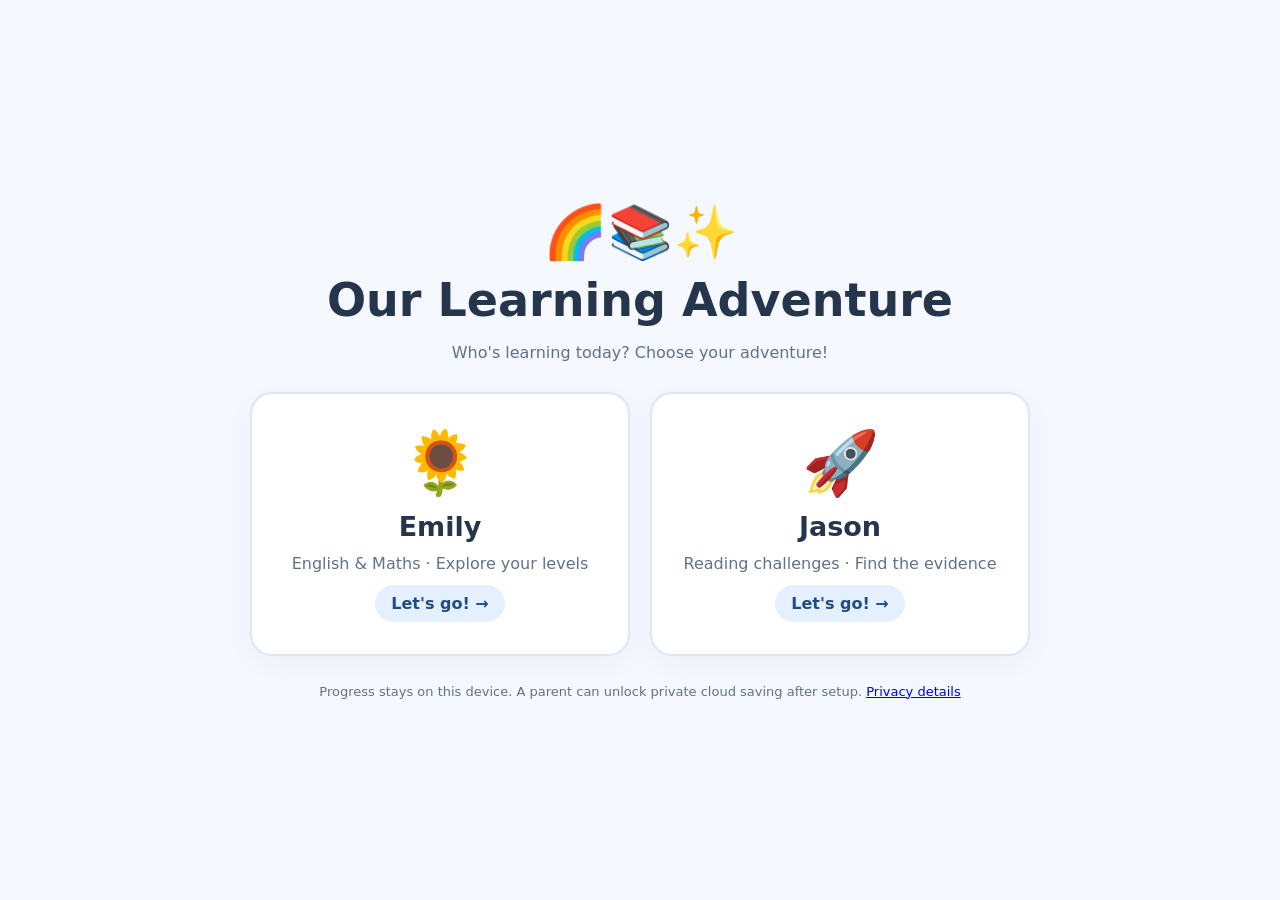
==== commit 70ab96a6: "Move progress to authenticated private D1 storage and prepare migration" ====
--- a/index.html
+++ b/index.html
@@ -1 +1 @@
-<!doctype html><html lang="en"><head><meta charset="utf-8"><meta name="viewport" content="width=device-width,initial-scale=1"><title>Learning Adventure · Choose Your Explorer</title><style>:root{font-family:system-ui,-apple-system,sans-serif;color:#25354b;background:#f5f8ff}*{box-sizing:border-box}body{margin:0;min-height:100vh;display:grid;place-items:center;padding:24px}.wrap{width:min(100%,780px)}header{text-align:center;margin-bottom:30px}h1{font-size:clamp(30px,6vw,46px);margin:10px 0}.sub{color:#627188}.cards{display:grid;grid-template-columns:repeat(auto-fit,minmax(245px,1fr));gap:20px}.card{background:white;border:2px solid #dce6f3;border-radius:22px;padding:32px 22px;display:flex;flex-direction:column;align-items:center;gap:12px;text-decoration:none;color:inherit;box-shadow:0 8px 26px #25354b0a;transition:transform .15s,border-color .15s}.card:hover,.card:focus-visible{transform:translateY(-3px);border-color:#4377d4}.emoji{font-size:62px}.name{font-size:27px;font-weight:800}.desc{color:#627188;text-align:center}.go{background:#e5f0ff;color:#204b85;border-radius:999px;padding:9px 16px;font-weight:700}footer{text-align:center;color:#627188;font-size:13px;margin-top:28px}</style></head><body><main class="wrap"><header><div style="font-size:52px">🌈📚✨</div><h1>Our Learning Adventure</h1><p class="sub">Who's learning today? Choose your adventure!</p></header><div class="cards"><a class="card" href="./emily.html"><span class="emoji">🌻</span><span class="name">Emily</span><span class="desc">English &amp; Maths · Explore your levels</span><span class="go">Let's go! →</span></a><a class="card" href="./jason.html"><span class="emoji">🚀</span><span class="name">Jason</span><span class="desc">Reading challenges · Find the evidence</span><span class="go">Let's go! →</span></a></div><footer>Progress is kept on this device and cloud progress is checked when you enter an adventure.</footer></main></body></html>+<!doctype html><html lang="en"><head><meta charset="utf-8"><meta name="viewport" content="width=device-width,initial-scale=1"><title>Learning Adventure · Choose Your Explorer</title><style>:root{font-family:system-ui,-apple-system,sans-serif;color:#25354b;background:#f5f8ff}*{box-sizing:border-box}body{margin:0;min-height:100vh;display:grid;place-items:center;padding:24px}.wrap{width:min(100%,780px)}header{text-align:center;margin-bottom:30px}h1{font-size:clamp(30px,6vw,46px);margin:10px 0}.sub{color:#627188}.cards{display:grid;grid-template-columns:repeat(auto-fit,minmax(245px,1fr));gap:20px}.card{background:white;border:2px solid #dce6f3;border-radius:22px;padding:32px 22px;display:flex;flex-direction:column;align-items:center;gap:12px;text-decoration:none;color:inherit;box-shadow:0 8px 26px #25354b0a;transition:transform .15s,border-color .15s}.card:hover,.card:focus-visible{transform:translateY(-3px);border-color:#4377d4}.emoji{font-size:62px}.name{font-size:27px;font-weight:800}.desc{color:#627188;text-align:center}.go{background:#e5f0ff;color:#204b85;border-radius:999px;padding:9px 16px;font-weight:700}footer{text-align:center;color:#627188;font-size:13px;margin-top:28px}</style></head><body><main class="wrap"><header><div style="font-size:52px">🌈📚✨</div><h1>Our Learning Adventure</h1><p class="sub">Who's learning today? Choose your adventure!</p></header><div class="cards"><a class="card" href="./emily.html"><span class="emoji">🌻</span><span class="name">Emily</span><span class="desc">English &amp; Maths · Explore your levels</span><span class="go">Let's go! →</span></a><a class="card" href="./jason.html"><span class="emoji">🚀</span><span class="name">Jason</span><span class="desc">Reading challenges · Find the evidence</span><span class="go">Let's go! →</span></a></div><footer>Progress stays on this device. A parent can unlock private cloud saving after setup. <a href="./PRIVACY.md">Privacy details</a></footer></main></body></html>
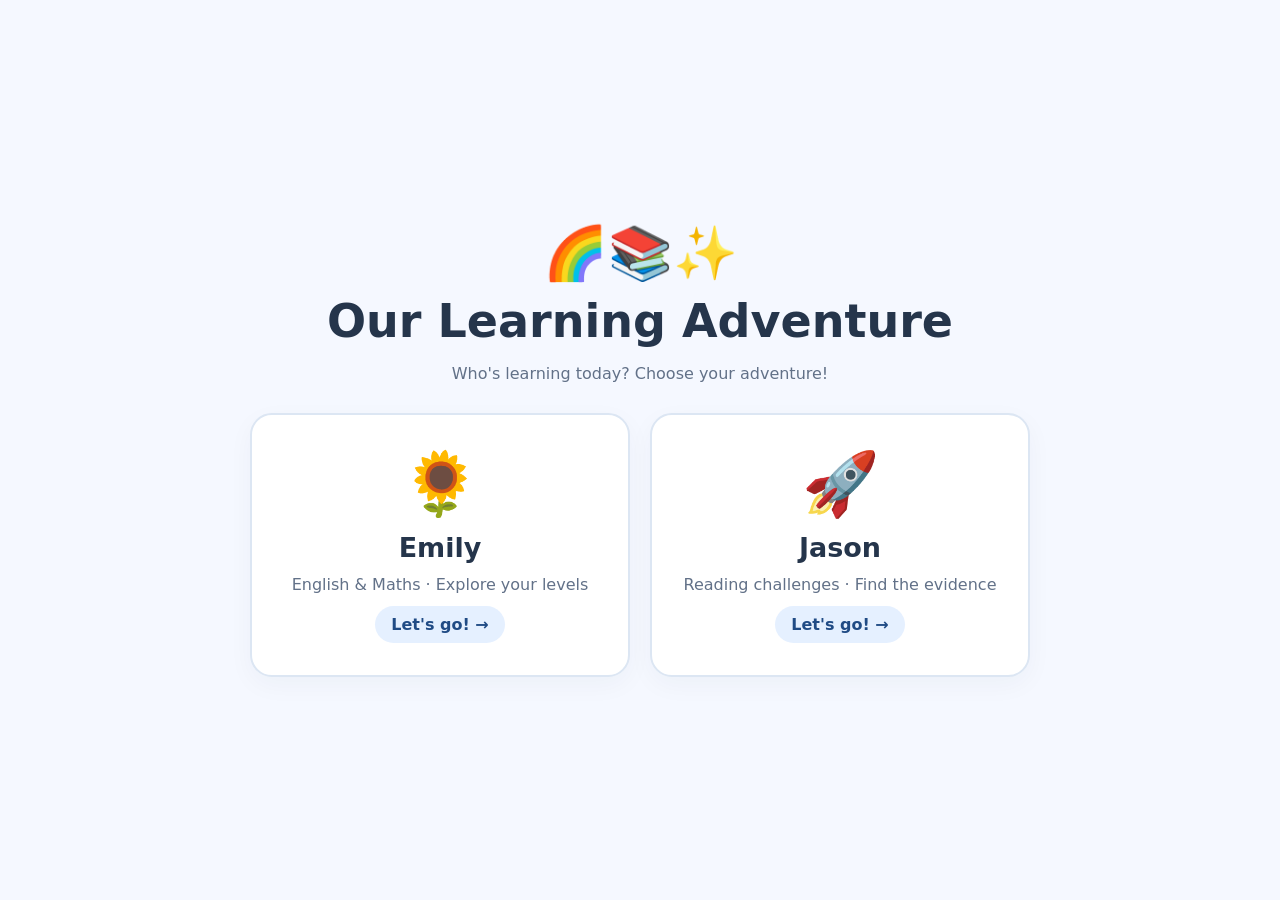
==== commit 07b3928b: "Remove home page storage and privacy footer" ====
--- a/index.html
+++ b/index.html
@@ -1 +1 @@
-<!doctype html><html lang="en"><head><meta charset="utf-8"><meta name="viewport" content="width=device-width,initial-scale=1"><title>Learning Adventure · Choose Your Explorer</title><style>:root{font-family:system-ui,-apple-system,sans-serif;color:#25354b;background:#f5f8ff}*{box-sizing:border-box}body{margin:0;min-height:100vh;display:grid;place-items:center;padding:24px}.wrap{width:min(100%,780px)}header{text-align:center;margin-bottom:30px}h1{font-size:clamp(30px,6vw,46px);margin:10px 0}.sub{color:#627188}.cards{display:grid;grid-template-columns:repeat(auto-fit,minmax(245px,1fr));gap:20px}.card{background:white;border:2px solid #dce6f3;border-radius:22px;padding:32px 22px;display:flex;flex-direction:column;align-items:center;gap:12px;text-decoration:none;color:inherit;box-shadow:0 8px 26px #25354b0a;transition:transform .15s,border-color .15s}.card:hover,.card:focus-visible{transform:translateY(-3px);border-color:#4377d4}.emoji{font-size:62px}.name{font-size:27px;font-weight:800}.desc{color:#627188;text-align:center}.go{background:#e5f0ff;color:#204b85;border-radius:999px;padding:9px 16px;font-weight:700}footer{text-align:center;color:#627188;font-size:13px;margin-top:28px}</style></head><body><main class="wrap"><header><div style="font-size:52px">🌈📚✨</div><h1>Our Learning Adventure</h1><p class="sub">Who's learning today? Choose your adventure!</p></header><div class="cards"><a class="card" href="./emily.html"><span class="emoji">🌻</span><span class="name">Emily</span><span class="desc">English &amp; Maths · Explore your levels</span><span class="go">Let's go! →</span></a><a class="card" href="./jason.html"><span class="emoji">🚀</span><span class="name">Jason</span><span class="desc">Reading challenges · Find the evidence</span><span class="go">Let's go! →</span></a></div><footer>Progress stays on this device. A parent can unlock private cloud saving after setup. <a href="./PRIVACY.md">Privacy details</a></footer></main></body></html>
+<!doctype html><html lang="en"><head><meta charset="utf-8"><meta name="viewport" content="width=device-width,initial-scale=1"><title>Learning Adventure · Choose Your Explorer</title><style>:root{font-family:system-ui,-apple-system,sans-serif;color:#25354b;background:#f5f8ff}*{box-sizing:border-box}body{margin:0;min-height:100vh;display:grid;place-items:center;padding:24px}.wrap{width:min(100%,780px)}header{text-align:center;margin-bottom:30px}h1{font-size:clamp(30px,6vw,46px);margin:10px 0}.sub{color:#627188}.cards{display:grid;grid-template-columns:repeat(auto-fit,minmax(245px,1fr));gap:20px}.card{background:white;border:2px solid #dce6f3;border-radius:22px;padding:32px 22px;display:flex;flex-direction:column;align-items:center;gap:12px;text-decoration:none;color:inherit;box-shadow:0 8px 26px #25354b0a;transition:transform .15s,border-color .15s}.card:hover,.card:focus-visible{transform:translateY(-3px);border-color:#4377d4}.emoji{font-size:62px}.name{font-size:27px;font-weight:800}.desc{color:#627188;text-align:center}.go{background:#e5f0ff;color:#204b85;border-radius:999px;padding:9px 16px;font-weight:700}</style></head><body><main class="wrap"><header><div style="font-size:52px">🌈📚✨</div><h1>Our Learning Adventure</h1><p class="sub">Who's learning today? Choose your adventure!</p></header><div class="cards"><a class="card" href="./emily.html"><span class="emoji">🌻</span><span class="name">Emily</span><span class="desc">English &amp; Maths · Explore your levels</span><span class="go">Let's go! →</span></a><a class="card" href="./jason.html"><span class="emoji">🚀</span><span class="name">Jason</span><span class="desc">Reading challenges · Find the evidence</span><span class="go">Let's go! →</span></a></div></main></body></html>
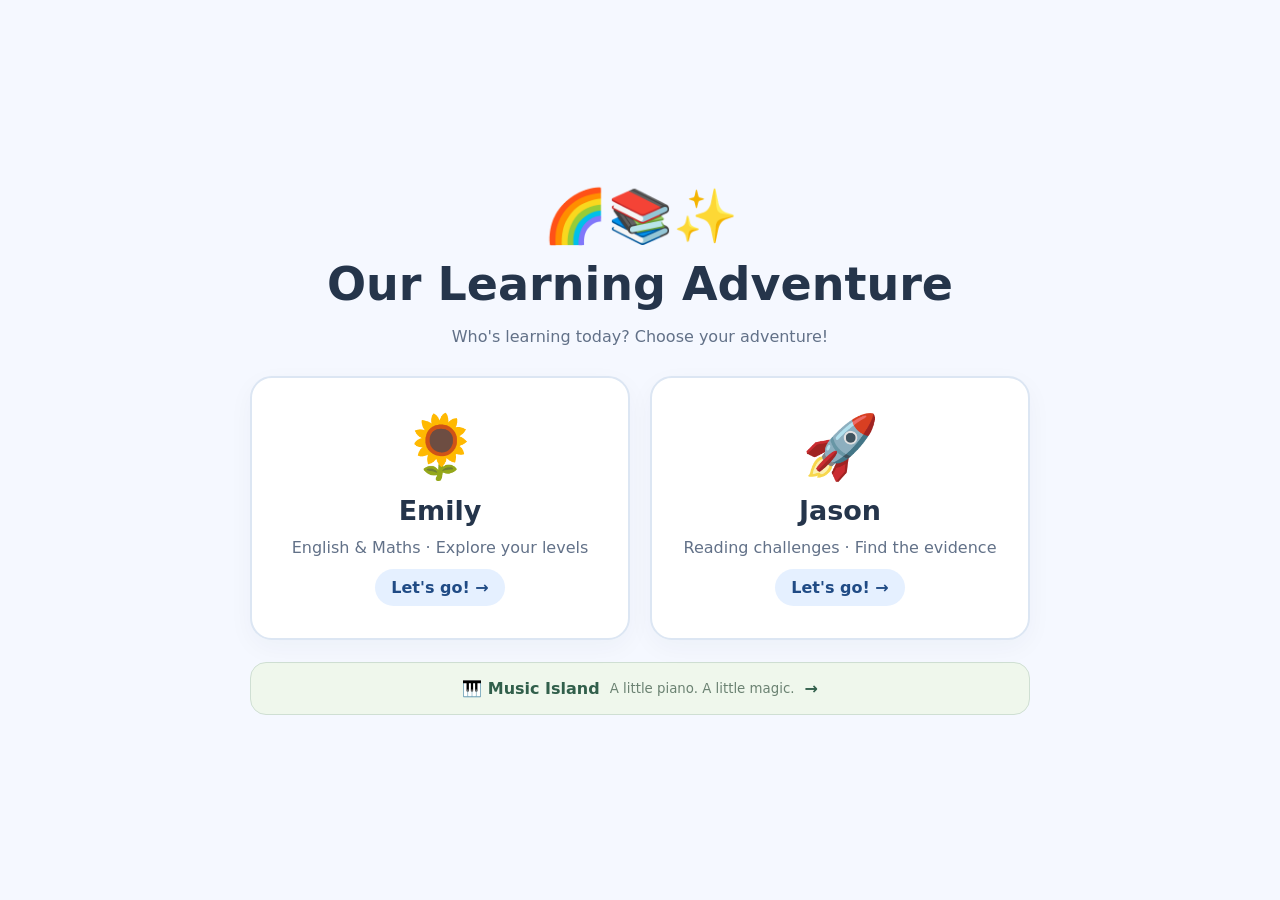
==== commit c81dce89: "Add Music Island piano check-ins, pet milestones and private family sync" ====
--- a/index.html
+++ b/index.html
@@ -1 +1,2 @@
-<!doctype html><html lang="en"><head><meta charset="utf-8"><meta name="viewport" content="width=device-width,initial-scale=1"><title>Learning Adventure · Choose Your Explorer</title><style>:root{font-family:system-ui,-apple-system,sans-serif;color:#25354b;background:#f5f8ff}*{box-sizing:border-box}body{margin:0;min-height:100vh;display:grid;place-items:center;padding:24px}.wrap{width:min(100%,780px)}header{text-align:center;margin-bottom:30px}h1{font-size:clamp(30px,6vw,46px);margin:10px 0}.sub{color:#627188}.cards{display:grid;grid-template-columns:repeat(auto-fit,minmax(245px,1fr));gap:20px}.card{background:white;border:2px solid #dce6f3;border-radius:22px;padding:32px 22px;display:flex;flex-direction:column;align-items:center;gap:12px;text-decoration:none;color:inherit;box-shadow:0 8px 26px #25354b0a;transition:transform .15s,border-color .15s}.card:hover,.card:focus-visible{transform:translateY(-3px);border-color:#4377d4}.emoji{font-size:62px}.name{font-size:27px;font-weight:800}.desc{color:#627188;text-align:center}.go{background:#e5f0ff;color:#204b85;border-radius:999px;padding:9px 16px;font-weight:700}</style></head><body><main class="wrap"><header><div style="font-size:52px">🌈📚✨</div><h1>Our Learning Adventure</h1><p class="sub">Who's learning today? Choose your adventure!</p></header><div class="cards"><a class="card" href="./emily.html"><span class="emoji">🌻</span><span class="name">Emily</span><span class="desc">English &amp; Maths · Explore your levels</span><span class="go">Let's go! →</span></a><a class="card" href="./jason.html"><span class="emoji">🚀</span><span class="name">Jason</span><span class="desc">Reading challenges · Find the evidence</span><span class="go">Let's go! →</span></a></div></main></body></html>
+<!doctype html><html lang="en"><head><meta charset="utf-8"><meta name="viewport" content="width=device-width,initial-scale=1"><title>Learning Adventure · Choose Your Explorer</title><style>:root{font-family:system-ui,-apple-system,sans-serif;color:#25354b;background:#f5f8ff}*{box-sizing:border-box}body{margin:0;min-height:100vh;display:grid;place-items:center;padding:24px}.wrap{width:min(100%,780px)}header{text-align:center;margin-bottom:30px}h1{font-size:clamp(30px,6vw,46px);margin:10px 0}.sub{color:#627188}.cards{display:grid;grid-template-columns:repeat(auto-fit,minmax(245px,1fr));gap:20px}.card{background:white;border:2px solid #dce6f3;border-radius:22px;padding:32px 22px;display:flex;flex-direction:column;align-items:center;gap:12px;text-decoration:none;color:inherit;box-shadow:0 8px 26px #25354b0a;transition:transform .15s,border-color .15s}.card:hover,.card:focus-visible{transform:translateY(-3px);border-color:#4377d4}.emoji{font-size:62px}.name{font-size:27px;font-weight:800}.desc{color:#627188;text-align:center}.go{background:#e5f0ff;color:#204b85;border-radius:999px;padding:9px 16px;font-weight:700}.piano-link{display:flex;align-items:center;justify-content:center;gap:10px;margin-top:22px;padding:16px;border:1px solid #cfdfd3;border-radius:16px;background:#eff7ec;color:#315f4b;text-decoration:none;font-weight:700}.piano-link small{font-weight:400;color:#6b8272}@media(max-width:500px){.piano-link{flex-wrap:wrap}.piano-link small{width:100%;text-align:center}}</style></head><body><main class="wrap"><header><div style="font-size:52px">🌈📚✨</div><h1>Our Learning Adventure</h1><p class="sub">Who's learning today? Choose your adventure!</p></header><div class="cards"><a class="card" href="./emily.html"><span class="emoji">🌻</span><span class="name">Emily</span><span class="desc">English &amp; Maths · Explore your levels</span><span class="go">Let's go! →</span></a><a class="card" href="./jason.html"><span class="emoji">🚀</span><span class="name">Jason</span><span class="desc">Reading challenges · Find the evidence</span><span class="go">Let's go! →</span></a></div><a class="piano-link" href="./piano.html"><span>🎹 Music Island</span><small>A little piano. A little magic.</small><span aria-hidden="true">→</span></a></main></body></html>
+
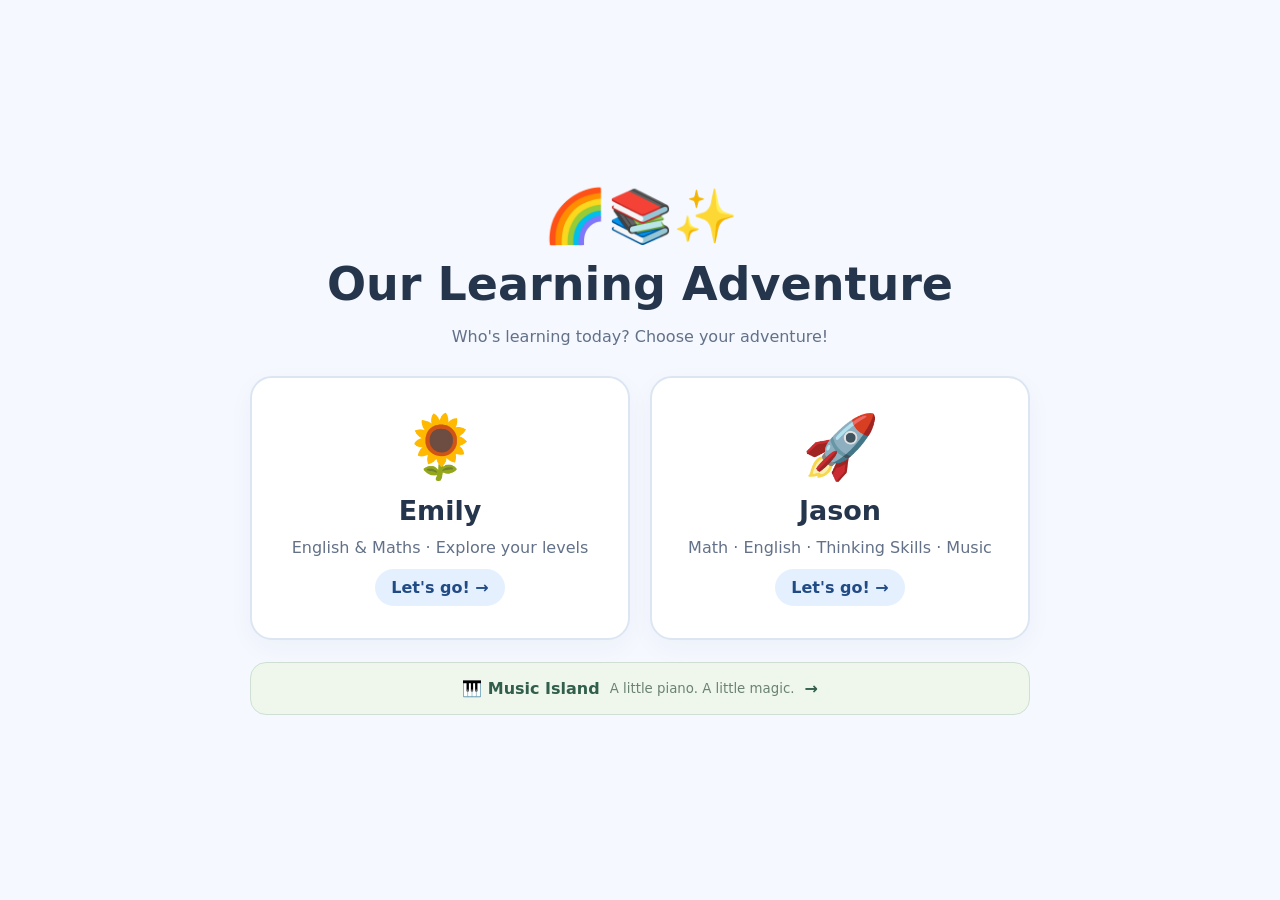
==== commit 2cb8a35b: "Keep Emily's first-wrong skills for follow-up challenges and organize Jason's subjects" ====
--- a/index.html
+++ b/index.html
@@ -1,2 +1,3 @@
-<!doctype html><html lang="en"><head><meta charset="utf-8"><meta name="viewport" content="width=device-width,initial-scale=1"><title>Learning Adventure · Choose Your Explorer</title><style>:root{font-family:system-ui,-apple-system,sans-serif;color:#25354b;background:#f5f8ff}*{box-sizing:border-box}body{margin:0;min-height:100vh;display:grid;place-items:center;padding:24px}.wrap{width:min(100%,780px)}header{text-align:center;margin-bottom:30px}h1{font-size:clamp(30px,6vw,46px);margin:10px 0}.sub{color:#627188}.cards{display:grid;grid-template-columns:repeat(auto-fit,minmax(245px,1fr));gap:20px}.card{background:white;border:2px solid #dce6f3;border-radius:22px;padding:32px 22px;display:flex;flex-direction:column;align-items:center;gap:12px;text-decoration:none;color:inherit;box-shadow:0 8px 26px #25354b0a;transition:transform .15s,border-color .15s}.card:hover,.card:focus-visible{transform:translateY(-3px);border-color:#4377d4}.emoji{font-size:62px}.name{font-size:27px;font-weight:800}.desc{color:#627188;text-align:center}.go{background:#e5f0ff;color:#204b85;border-radius:999px;padding:9px 16px;font-weight:700}.piano-link{display:flex;align-items:center;justify-content:center;gap:10px;margin-top:22px;padding:16px;border:1px solid #cfdfd3;border-radius:16px;background:#eff7ec;color:#315f4b;text-decoration:none;font-weight:700}.piano-link small{font-weight:400;color:#6b8272}@media(max-width:500px){.piano-link{flex-wrap:wrap}.piano-link small{width:100%;text-align:center}}</style></head><body><main class="wrap"><header><div style="font-size:52px">🌈📚✨</div><h1>Our Learning Adventure</h1><p class="sub">Who's learning today? Choose your adventure!</p></header><div class="cards"><a class="card" href="./emily.html"><span class="emoji">🌻</span><span class="name">Emily</span><span class="desc">English &amp; Maths · Explore your levels</span><span class="go">Let's go! →</span></a><a class="card" href="./jason.html"><span class="emoji">🚀</span><span class="name">Jason</span><span class="desc">Reading challenges · Find the evidence</span><span class="go">Let's go! →</span></a></div><a class="piano-link" href="./piano.html"><span>🎹 Music Island</span><small>A little piano. A little magic.</small><span aria-hidden="true">→</span></a></main></body></html>
+<!doctype html><html lang="en"><head><meta charset="utf-8"><meta name="viewport" content="width=device-width,initial-scale=1"><title>Learning Adventure · Choose Your Explorer</title><style>:root{font-family:system-ui,-apple-system,sans-serif;color:#25354b;background:#f5f8ff}*{box-sizing:border-box}body{margin:0;min-height:100vh;display:grid;place-items:center;padding:24px}.wrap{width:min(100%,780px)}header{text-align:center;margin-bottom:30px}h1{font-size:clamp(30px,6vw,46px);margin:10px 0}.sub{color:#627188}.cards{display:grid;grid-template-columns:repeat(auto-fit,minmax(245px,1fr));gap:20px}.card{background:white;border:2px solid #dce6f3;border-radius:22px;padding:32px 22px;display:flex;flex-direction:column;align-items:center;gap:12px;text-decoration:none;color:inherit;box-shadow:0 8px 26px #25354b0a;transition:transform .15s,border-color .15s}.card:hover,.card:focus-visible{transform:translateY(-3px);border-color:#4377d4}.emoji{font-size:62px}.name{font-size:27px;font-weight:800}.desc{color:#627188;text-align:center}.go{background:#e5f0ff;color:#204b85;border-radius:999px;padding:9px 16px;font-weight:700}.piano-link{display:flex;align-items:center;justify-content:center;gap:10px;margin-top:22px;padding:16px;border:1px solid #cfdfd3;border-radius:16px;background:#eff7ec;color:#315f4b;text-decoration:none;font-weight:700}.piano-link small{font-weight:400;color:#6b8272}@media(max-width:500px){.piano-link{flex-wrap:wrap}.piano-link small{width:100%;text-align:center}}</style></head><body><main class="wrap"><header><div style="font-size:52px">🌈📚✨</div><h1>Our Learning Adventure</h1><p class="sub">Who's learning today? Choose your adventure!</p></header><div class="cards"><a class="card" href="./emily.html"><span class="emoji">🌻</span><span class="name">Emily</span><span class="desc">English &amp; Maths · Explore your levels</span><span class="go">Let's go! →</span></a><a class="card" href="./jason.html"><span class="emoji">🚀</span><span class="name">Jason</span><span class="desc">Math · English · Thinking Skills · Music</span><span class="go">Let's go! →</span></a></div><a class="piano-link" href="./piano.html"><span>🎹 Music Island</span><small>A little piano. A little magic.</small><span aria-hidden="true">→</span></a></main></body></html>
 
+
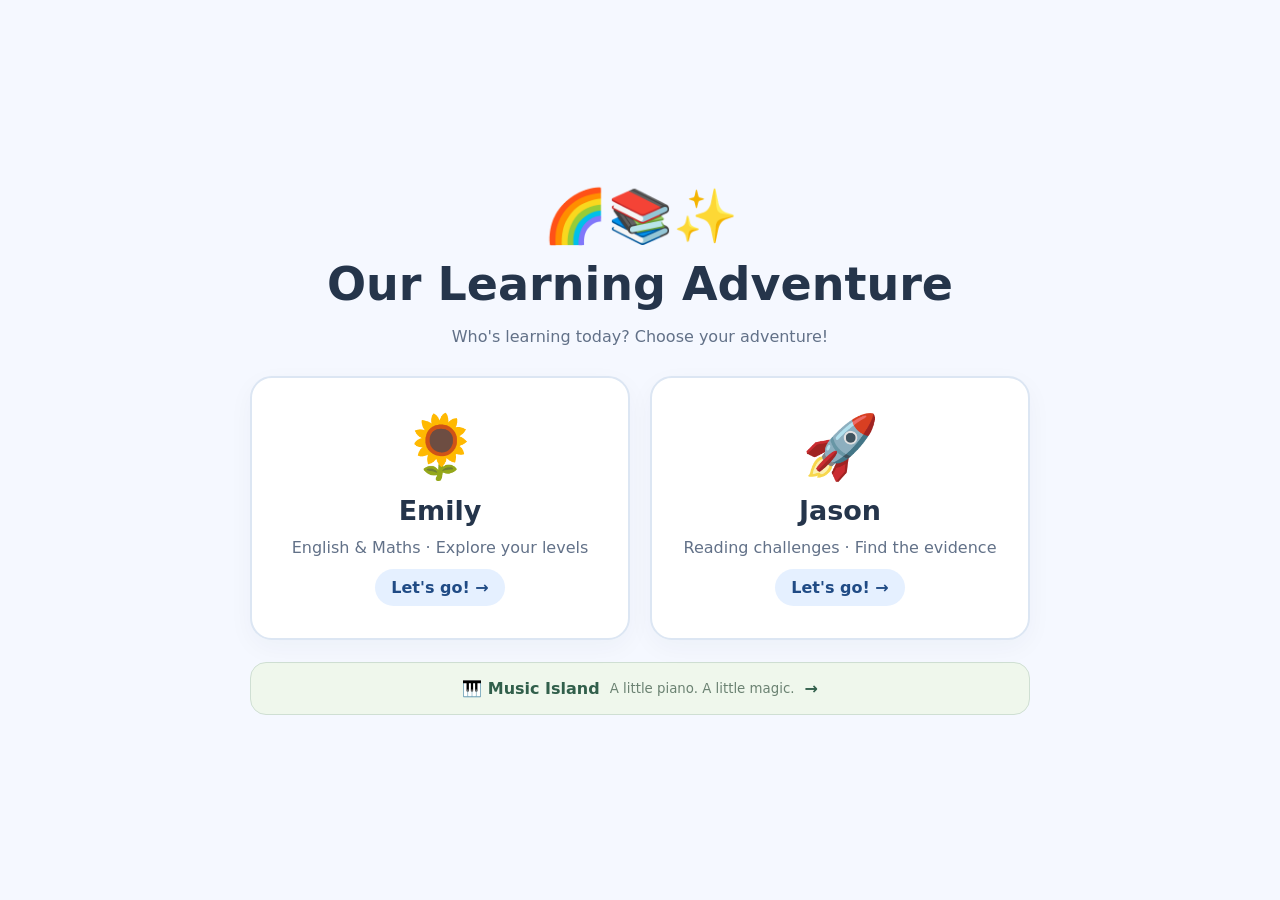
==== commit f057767d: "Keep Emily's practice PR separate from Jason's roadmap PR" ====
--- a/index.html
+++ b/index.html
@@ -1,3 +1,2 @@
-<!doctype html><html lang="en"><head><meta charset="utf-8"><meta name="viewport" content="width=device-width,initial-scale=1"><title>Learning Adventure · Choose Your Explorer</title><style>:root{font-family:system-ui,-apple-system,sans-serif;color:#25354b;background:#f5f8ff}*{box-sizing:border-box}body{margin:0;min-height:100vh;display:grid;place-items:center;padding:24px}.wrap{width:min(100%,780px)}header{text-align:center;margin-bottom:30px}h1{font-size:clamp(30px,6vw,46px);margin:10px 0}.sub{color:#627188}.cards{display:grid;grid-template-columns:repeat(auto-fit,minmax(245px,1fr));gap:20px}.card{background:white;border:2px solid #dce6f3;border-radius:22px;padding:32px 22px;display:flex;flex-direction:column;align-items:center;gap:12px;text-decoration:none;color:inherit;box-shadow:0 8px 26px #25354b0a;transition:transform .15s,border-color .15s}.card:hover,.card:focus-visible{transform:translateY(-3px);border-color:#4377d4}.emoji{font-size:62px}.name{font-size:27px;font-weight:800}.desc{color:#627188;text-align:center}.go{background:#e5f0ff;color:#204b85;border-radius:999px;padding:9px 16px;font-weight:700}.piano-link{display:flex;align-items:center;justify-content:center;gap:10px;margin-top:22px;padding:16px;border:1px solid #cfdfd3;border-radius:16px;background:#eff7ec;color:#315f4b;text-decoration:none;font-weight:700}.piano-link small{font-weight:400;color:#6b8272}@media(max-width:500px){.piano-link{flex-wrap:wrap}.piano-link small{width:100%;text-align:center}}</style></head><body><main class="wrap"><header><div style="font-size:52px">🌈📚✨</div><h1>Our Learning Adventure</h1><p class="sub">Who's learning today? Choose your adventure!</p></header><div class="cards"><a class="card" href="./emily.html"><span class="emoji">🌻</span><span class="name">Emily</span><span class="desc">English &amp; Maths · Explore your levels</span><span class="go">Let's go! →</span></a><a class="card" href="./jason.html"><span class="emoji">🚀</span><span class="name">Jason</span><span class="desc">Math · English · Thinking Skills · Music</span><span class="go">Let's go! →</span></a></div><a class="piano-link" href="./piano.html"><span>🎹 Music Island</span><small>A little piano. A little magic.</small><span aria-hidden="true">→</span></a></main></body></html>
+<!doctype html><html lang="en"><head><meta charset="utf-8"><meta name="viewport" content="width=device-width,initial-scale=1"><title>Learning Adventure · Choose Your Explorer</title><style>:root{font-family:system-ui,-apple-system,sans-serif;color:#25354b;background:#f5f8ff}*{box-sizing:border-box}body{margin:0;min-height:100vh;display:grid;place-items:center;padding:24px}.wrap{width:min(100%,780px)}header{text-align:center;margin-bottom:30px}h1{font-size:clamp(30px,6vw,46px);margin:10px 0}.sub{color:#627188}.cards{display:grid;grid-template-columns:repeat(auto-fit,minmax(245px,1fr));gap:20px}.card{background:white;border:2px solid #dce6f3;border-radius:22px;padding:32px 22px;display:flex;flex-direction:column;align-items:center;gap:12px;text-decoration:none;color:inherit;box-shadow:0 8px 26px #25354b0a;transition:transform .15s,border-color .15s}.card:hover,.card:focus-visible{transform:translateY(-3px);border-color:#4377d4}.emoji{font-size:62px}.name{font-size:27px;font-weight:800}.desc{color:#627188;text-align:center}.go{background:#e5f0ff;color:#204b85;border-radius:999px;padding:9px 16px;font-weight:700}.piano-link{display:flex;align-items:center;justify-content:center;gap:10px;margin-top:22px;padding:16px;border:1px solid #cfdfd3;border-radius:16px;background:#eff7ec;color:#315f4b;text-decoration:none;font-weight:700}.piano-link small{font-weight:400;color:#6b8272}@media(max-width:500px){.piano-link{flex-wrap:wrap}.piano-link small{width:100%;text-align:center}}</style></head><body><main class="wrap"><header><div style="font-size:52px">🌈📚✨</div><h1>Our Learning Adventure</h1><p class="sub">Who's learning today? Choose your adventure!</p></header><div class="cards"><a class="card" href="./emily.html"><span class="emoji">🌻</span><span class="name">Emily</span><span class="desc">English &amp; Maths · Explore your levels</span><span class="go">Let's go! →</span></a><a class="card" href="./jason.html"><span class="emoji">🚀</span><span class="name">Jason</span><span class="desc">Reading challenges · Find the evidence</span><span class="go">Let's go! →</span></a></div><a class="piano-link" href="./piano.html"><span>🎹 Music Island</span><small>A little piano. A little magic.</small><span aria-hidden="true">→</span></a></main></body></html>
 
-
